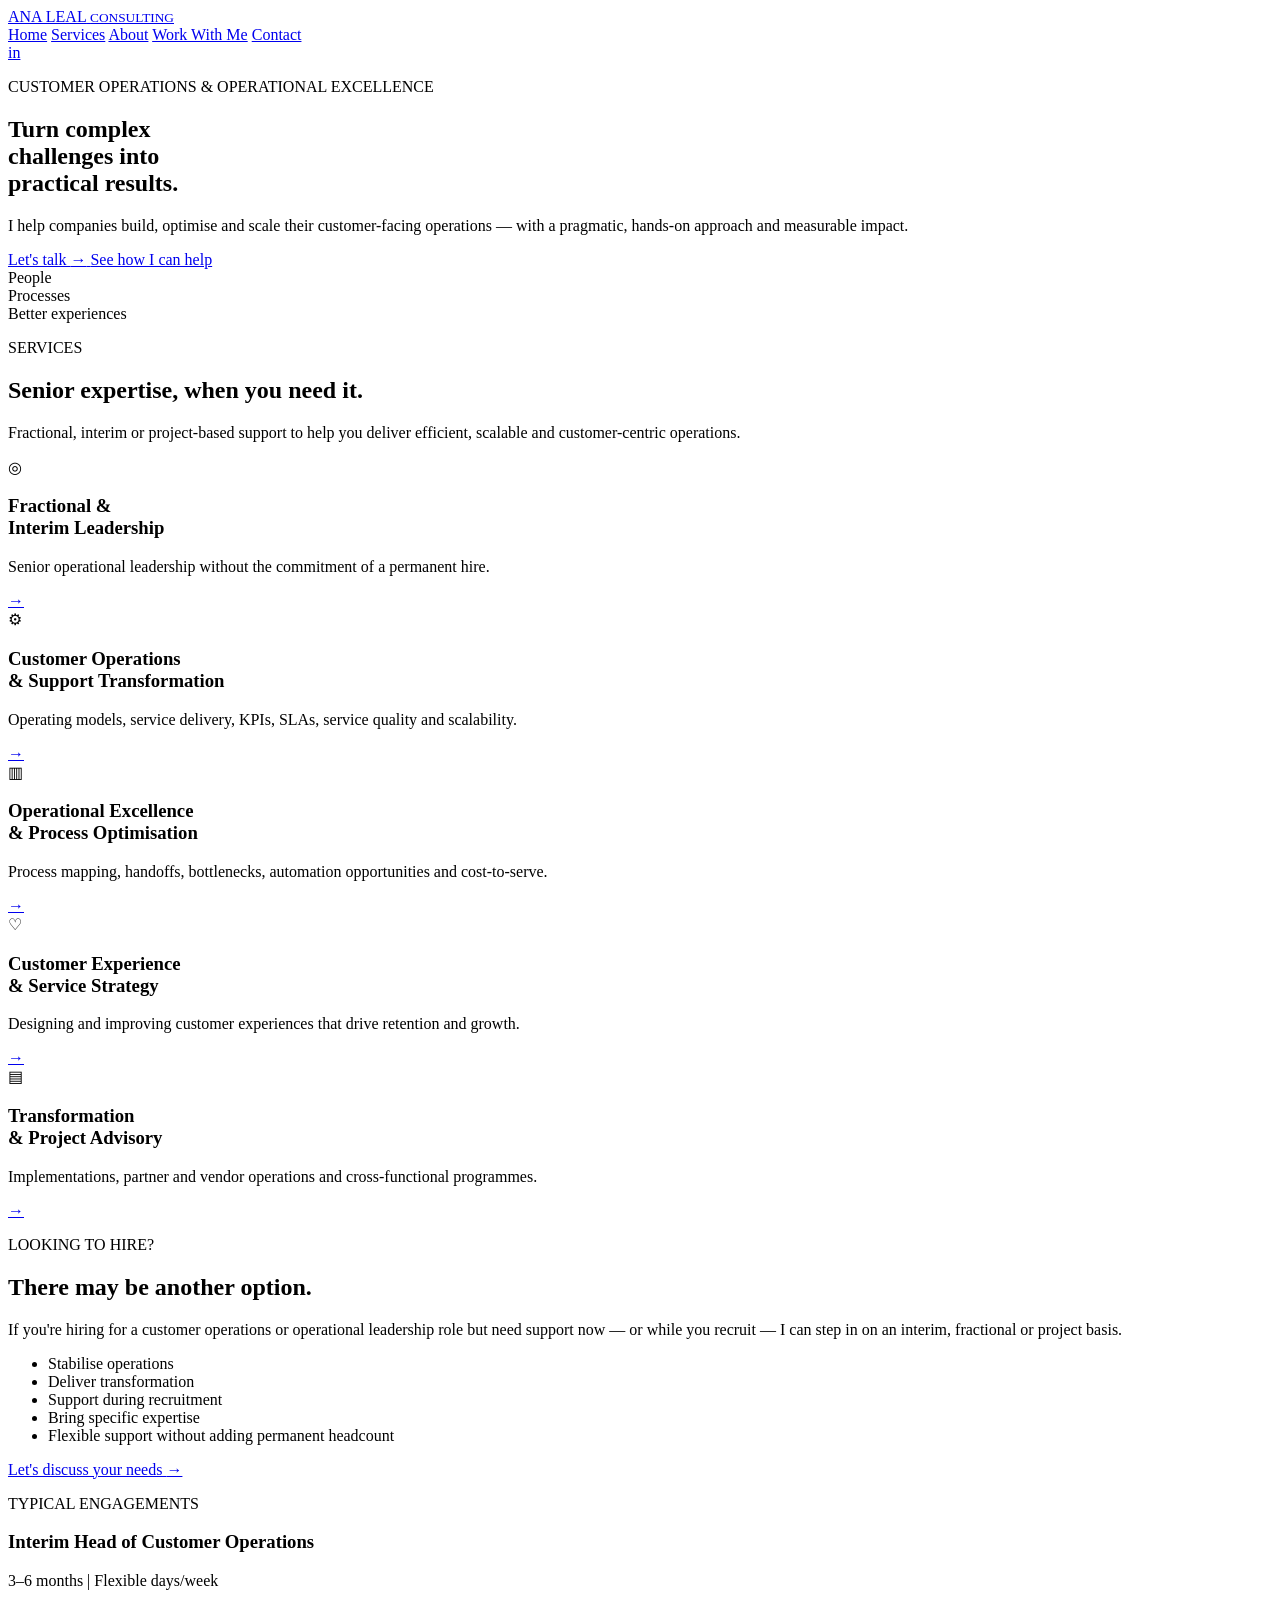
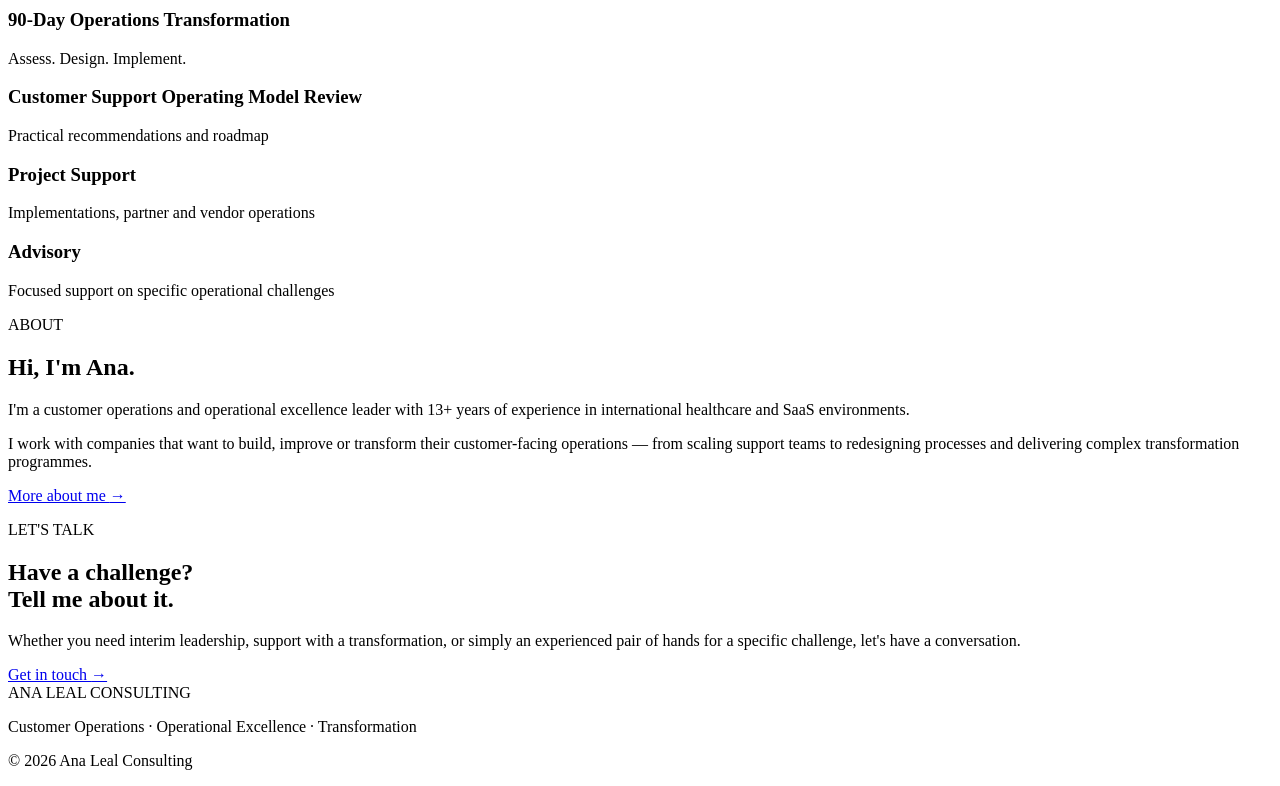
==== index.html @ 24831ec4 "Add initial HTML structure for consulting website This file contains the complete HTML structure for" ====
<!DOCTYPE html>
<html lang="en">

<head>
  <meta charset="UTF-8">
  <meta name="viewport" content="width=device-width, initial-scale=1.0">

  <title>Ana Leal Consulting | Customer Operations & Operational Excellence</title>

  <meta name="description"
        content="Fractional, interim and project-based support in Customer Operations, Operational Excellence and business transformation.">

  <link rel="preconnect" href="https://fonts.googleapis.com">
  <link rel="preconnect" href="https://fonts.gstatic.com" crossorigin>

  <link href="https://fonts.googleapis.com/css2?family=DM+Sans:wght@300;400;500;600&family=Playfair+Display:wght@400;500;600&display=swap"
        rel="stylesheet">

  <link rel="stylesheet" href="style.css">
</head>

<body>

<header class="header">

  <a href="#home" class="logo">
    <span>ANA LEAL</span>
    <small>CONSULTING</small>
  </a>

  <nav class="nav">
    <a href="#home">Home</a>
    <a href="#services">Services</a>
    <a href="#about">About</a>
    <a href="#work">Work With Me</a>
    <a href="#contact">Contact</a>
  </nav>

  <a class="linkedin"
     href="#"
     aria-label="LinkedIn">
    in
  </a>

</header>


<main>

<!-- HERO -->

<section class="hero" id="home">

  <div class="hero-content">

    <p class="eyebrow">
      CUSTOMER OPERATIONS & OPERATIONAL EXCELLENCE
    </p>

    <h1>
      Turn complex<br>
      challenges into<br>
      <span>practical results.</span>
    </h1>

    <p class="hero-description">
      I help companies build, optimise and scale their
      customer-facing operations — with a pragmatic,
      hands-on approach and measurable impact.
    </p>

    <div class="hero-buttons">

      <a href="#contact" class="button button-primary">
        Let's talk <span>→</span>
      </a>

      <a href="#services" class="button button-secondary">
        See how I can help
      </a>

    </div>

  </div>

  <div class="hero-visual">

    <div class="hero-note">
      People<br>
      Processes<br>
      Better experiences
    </div>

  </div>

</section>


<!-- SERVICES -->

<section class="services" id="services">

  <div class="section-intro">

    <p class="eyebrow">SERVICES</p>

    <h2>
      Senior expertise, when you need it.
    </h2>

    <p>
      Fractional, interim or project-based support to help you deliver
      efficient, scalable and customer-centric operations.
    </p>

  </div>


  <div class="service-grid">


    <article class="service-card">

      <div class="service-icon">◎</div>

      <h3>
        Fractional &<br>
        Interim Leadership
      </h3>

      <p>
        Senior operational leadership without the commitment
        of a permanent hire.
      </p>

      <a href="#work">→</a>

    </article>


    <article class="service-card">

      <div class="service-icon">⚙</div>

      <h3>
        Customer Operations<br>
        & Support Transformation
      </h3>

      <p>
        Operating models, service delivery, KPIs, SLAs,
        service quality and scalability.
      </p>

      <a href="#work">→</a>

    </article>


    <article class="service-card">

      <div class="service-icon">▥</div>

      <h3>
        Operational Excellence<br>
        & Process Optimisation
      </h3>

      <p>
        Process mapping, handoffs, bottlenecks,
        automation opportunities and cost-to-serve.
      </p>

      <a href="#work">→</a>

    </article>


    <article class="service-card">

      <div class="service-icon">♡</div>

      <h3>
        Customer Experience<br>
        & Service Strategy
      </h3>

      <p>
        Designing and improving customer experiences
        that drive retention and growth.
      </p>

      <a href="#work">→</a>

    </article>


    <article class="service-card">

      <div class="service-icon">▤</div>

      <h3>
        Transformation<br>
        & Project Advisory
      </h3>

      <p>
        Implementations, partner and vendor operations
        and cross-functional programmes.
      </p>

      <a href="#work">→</a>

    </article>

  </div>

</section>


<!-- WORK WITH ME -->

<section class="work" id="work">

  <div class="work-main">

    <p class="eyebrow">LOOKING TO HIRE?</p>

    <h2>
      There may be another option.
    </h2>

    <p class="work-intro">
      If you're hiring for a customer operations or operational
      leadership role but need support now — or while you recruit —
      I can step in on an interim, fractional or project basis.
    </p>

    <ul>
      <li>Stabilise operations</li>
      <li>Deliver transformation</li>
      <li>Support during recruitment</li>
      <li>Bring specific expertise</li>
      <li>Flexible support without adding permanent headcount</li>
    </ul>

    <a href="#contact" class="button button-primary">
      Let's discuss your needs <span>→</span>
    </a>

  </div>


  <div class="engagements">

    <p class="eyebrow light">
      TYPICAL ENGAGEMENTS
    </p>

    <div class="engagement">
      <h3>Interim Head of Customer Operations</h3>
      <p>3–6 months | Flexible days/week</p>
    </div>

    <div class="engagement">
      <h3>90-Day Operations Transformation</h3>
      <p>Assess. Design. Implement.</p>
    </div>

    <div class="engagement">
      <h3>Customer Support Operating Model Review</h3>
      <p>Practical recommendations and roadmap</p>
    </div>

    <div class="engagement">
      <h3>Project Support</h3>
      <p>Implementations, partner and vendor operations</p>
    </div>

    <div class="engagement">
      <h3>Advisory</h3>
      <p>Focused support on specific operational challenges</p>
    </div>

  </div>

</section>


<!-- ABOUT -->

<section class="about" id="about">

  <div class="about-photo">
    <!-- Your photo will go here later -->
  </div>

  <div class="about-content">

    <p class="eyebrow">ABOUT</p>

    <h2>Hi, I'm Ana.</h2>

    <p>
      I'm a customer operations and operational excellence leader
      with 13+ years of experience in international healthcare and
      SaaS environments.
    </p>

    <p>
      I work with companies that want to build, improve or transform
      their customer-facing operations — from scaling support teams
      to redesigning processes and delivering complex transformation
      programmes.
    </p>

    <a href="#contact" class="button button-secondary">
      More about me <span>→</span>
    </a>

  </div>

</section>


<!-- CONTACT -->

<section class="contact" id="contact">

  <p class="eyebrow">LET'S TALK</p>

  <h2>
    Have a challenge?<br>
    Tell me about it.
  </h2>

  <p>
    Whether you need interim leadership, support with a transformation,
    or simply an experienced pair of hands for a specific challenge,
    let's have a conversation.
  </p>

  <a href="mailto:YOUR-EMAIL-HERE"
     class="button button-primary">
    Get in touch <span>→</span>
  </a>

</section>

</main>


<footer>

  <div class="footer-logo">
    ANA LEAL <span>CONSULTING</span>
  </div>

  <p>
    Customer Operations · Operational Excellence · Transformation
  </p>

  <p class="copyright">
    © 2026 Ana Leal Consulting
  </p>

</footer>

</body>
</html>
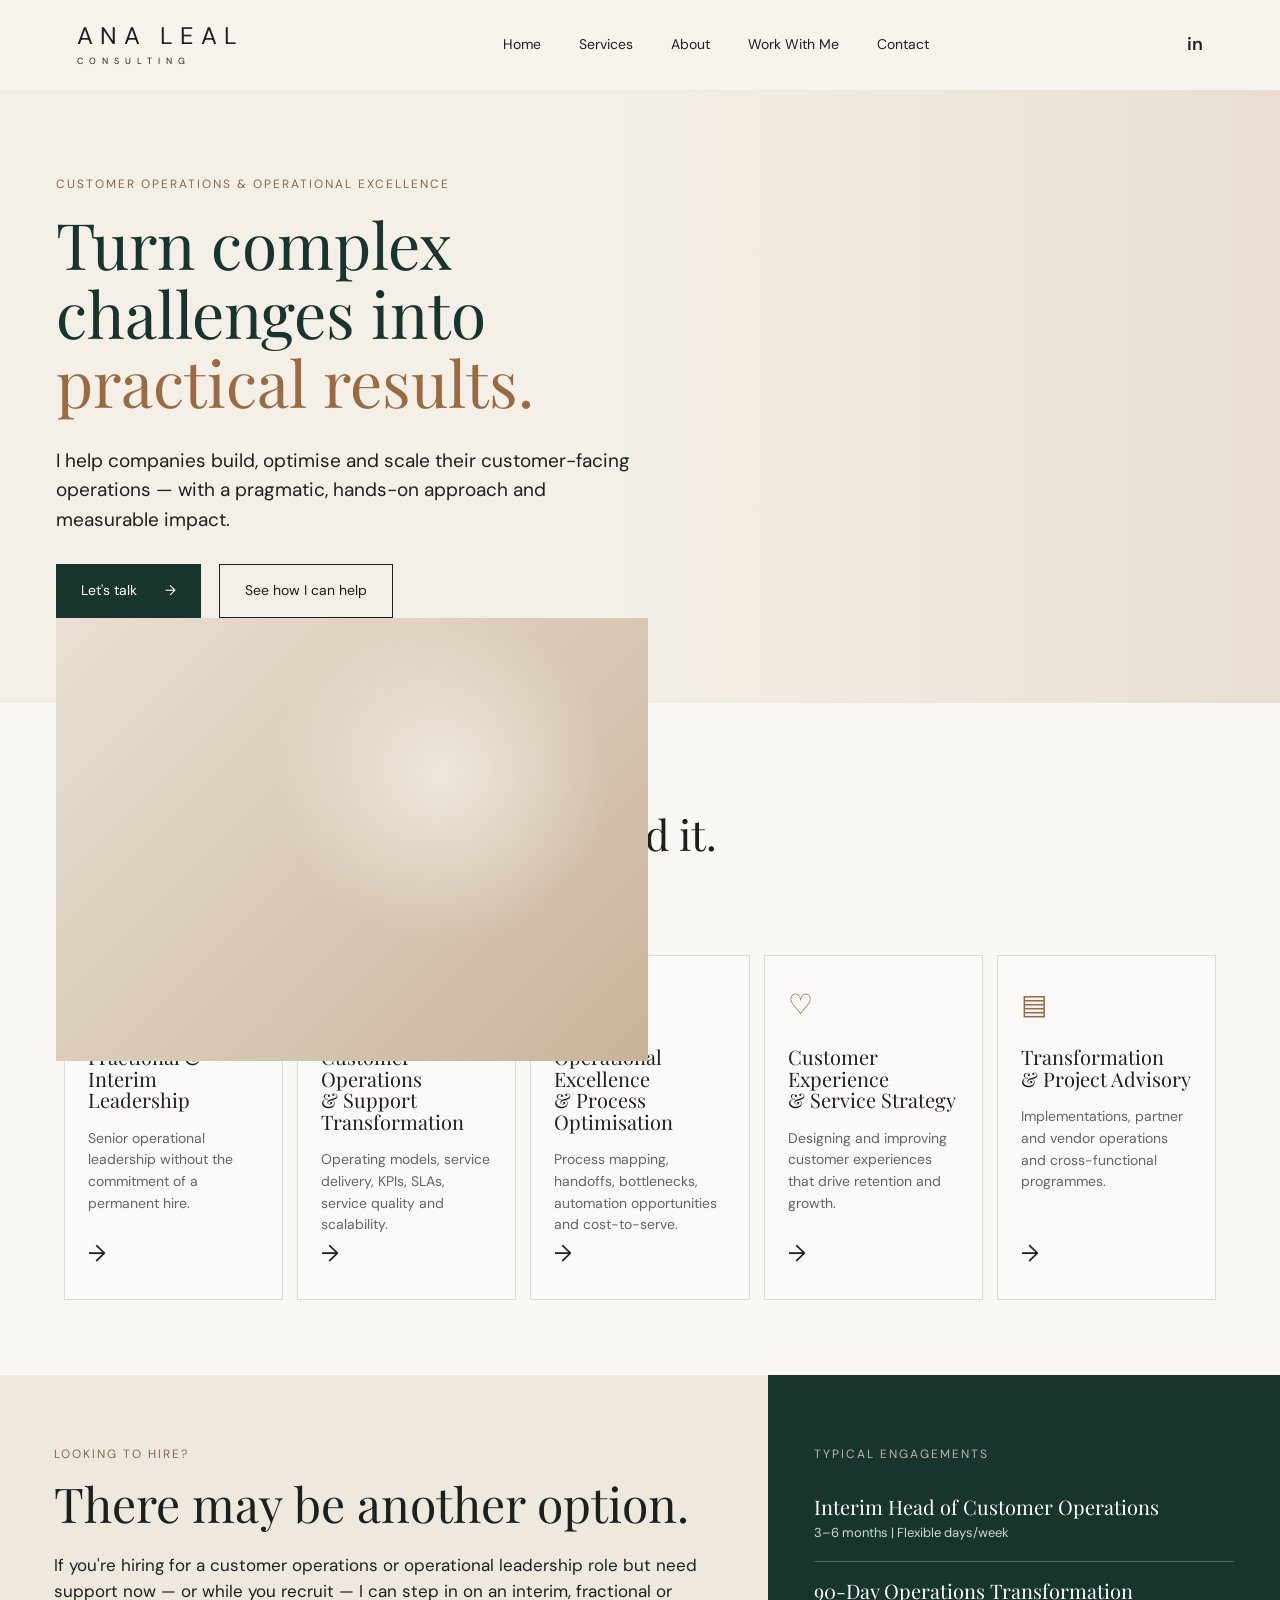
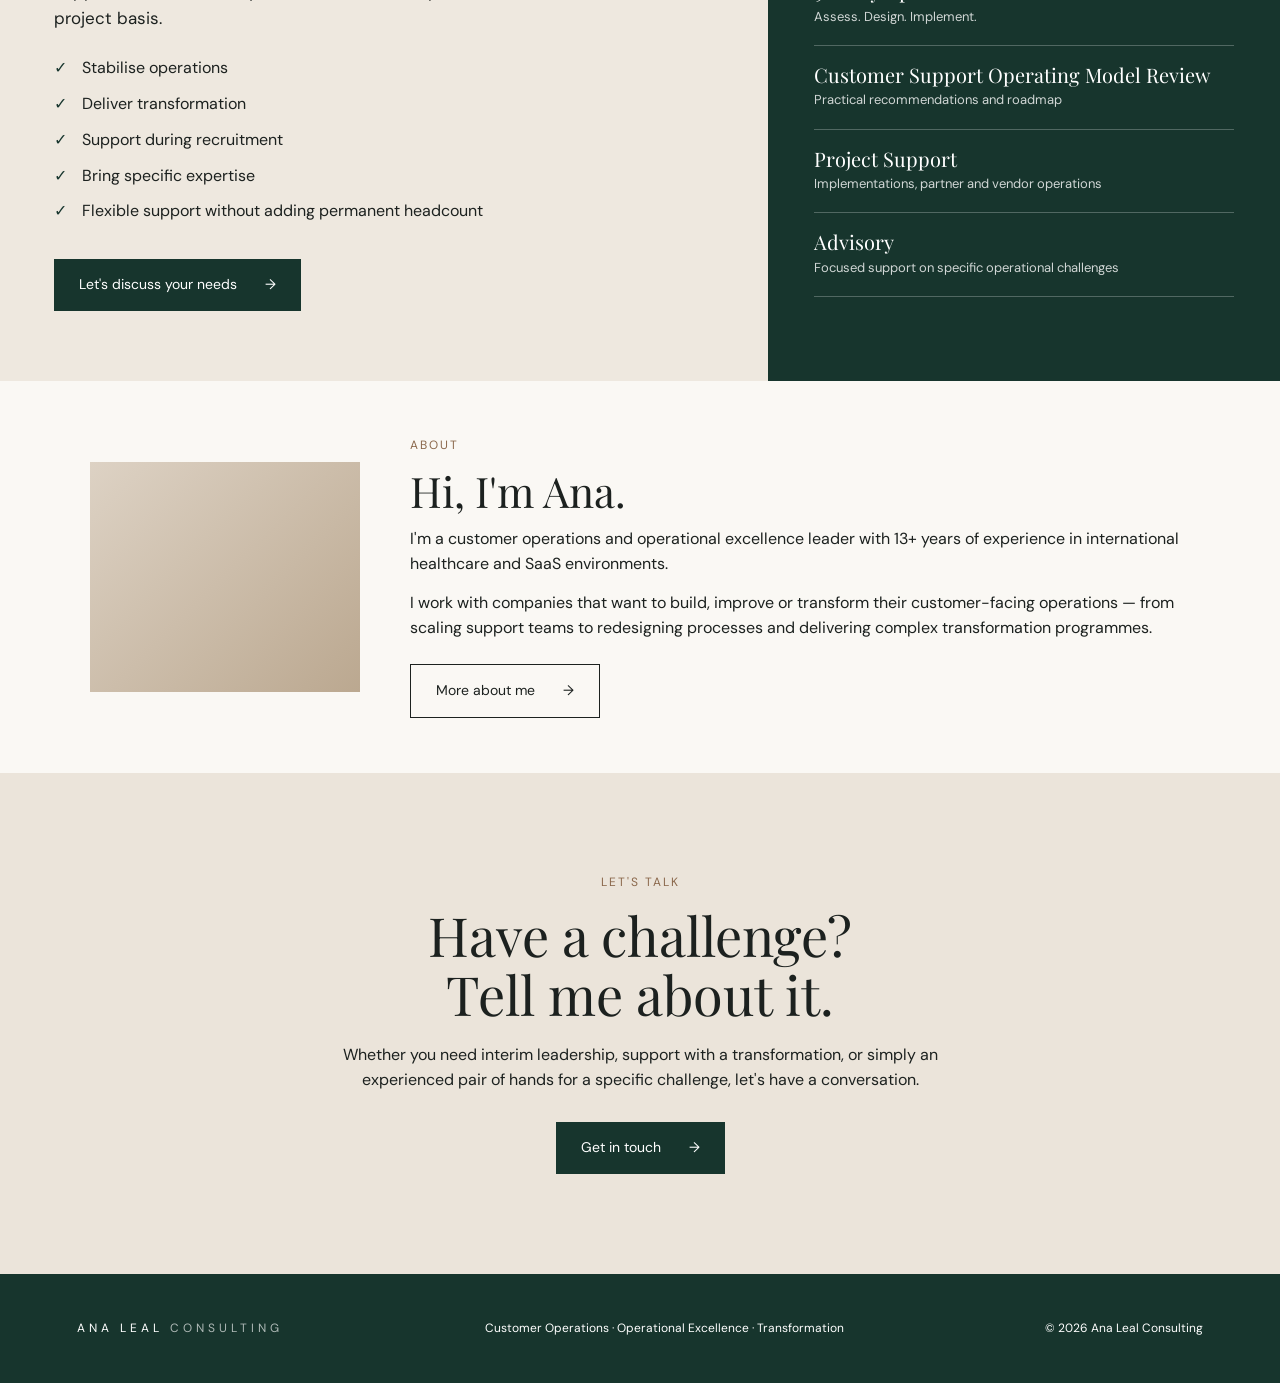
==== commit 89785d42: "Remove hero-visual section from index.html Removed the hero-visual section and its contents." ====
--- a/index.html
+++ b/index.html
@@ -81,17 +81,7 @@
 
     </div>
 
-  </div>
-
-  <div class="hero-visual">
-
-    <div class="hero-note">
-      People<br>
-      Processes<br>
-      Better experiences
-    </div>
-
-  </div>
+<div class="hero-visual"></div>
 
 </section>
 
--- a/style.css
+++ b/style.css
@@ -0,0 +1,493 @@
+/* ------------------------------
+   BASE
+------------------------------ */
+
+:root {
+  --green: #17352d;
+  --green-light: #274a3f;
+  --cream: #f7f4ee;
+  --warm: #ebe4da;
+  --brown: #9a6b42;
+  --text: #1c211f;
+  --muted: #66645f;
+  --white: #ffffff;
+  --border: #ded9d1;
+}
+
+* {
+  margin: 0;
+  padding: 0;
+  box-sizing: border-box;
+}
+
+html {
+  scroll-behavior: smooth;
+}
+
+body {
+  font-family: "DM Sans", sans-serif;
+  color: var(--text);
+  background: var(--cream);
+  line-height: 1.55;
+}
+
+h1,
+h2,
+h3 {
+  font-family: "Playfair Display", serif;
+  font-weight: 400;
+  line-height: 1.08;
+}
+
+a {
+  color: inherit;
+  text-decoration: none;
+}
+
+
+/* ------------------------------
+   HEADER
+------------------------------ */
+
+.header {
+  height: 90px;
+  padding: 0 6%;
+  display: flex;
+  align-items: center;
+  justify-content: space-between;
+  background: rgba(247, 244, 238, 0.97);
+}
+
+.logo {
+  display: flex;
+  flex-direction: column;
+  letter-spacing: 7px;
+  font-size: 24px;
+  line-height: 1.1;
+}
+
+.logo small {
+  font-size: 9px;
+  letter-spacing: 6px;
+  margin-top: 7px;
+}
+
+.nav {
+  display: flex;
+  gap: 38px;
+  font-size: 14px;
+}
+
+.nav a {
+  transition: opacity .2s ease;
+}
+
+.nav a:hover {
+  opacity: .55;
+}
+
+.linkedin {
+  font-weight: 600;
+  font-size: 18px;
+}
+
+
+/* ------------------------------
+   COMMON
+------------------------------ */
+
+.eyebrow {
+  font-size: 12px;
+  letter-spacing: 2px;
+  color: #8a674b;
+  margin-bottom: 15px;
+}
+
+.button {
+  display: inline-flex;
+  align-items: center;
+  gap: 28px;
+  padding: 15px 25px;
+  font-size: 14px;
+  transition: all .2s ease;
+}
+
+.button-primary {
+  background: var(--green);
+  color: white;
+}
+
+.button-primary:hover {
+  background: var(--green-light);
+}
+
+.button-secondary {
+  border: 1px solid var(--text);
+}
+
+.button-secondary:hover {
+  background: var(--text);
+  color: white;
+}
+
+
+/* ------------------------------
+   HERO
+------------------------------ */
+
+.hero {
+  min-height: 600px;
+  display: grid;
+  grid-template-columns: 55% 45%;
+  background:
+    linear-gradient(
+      90deg,
+      #f4efe7 0%,
+      #f4efe7 48%,
+      #e8dfd2 100%
+    );
+}
+
+.hero-content {
+  padding: 85px 8%;
+}
+
+.hero h1 {
+  font-size: clamp(54px, 5vw, 82px);
+  color: var(--green);
+  max-width: 800px;
+}
+
+.hero h1 span {
+  color: var(--brown);
+}
+
+.hero-description {
+  max-width: 590px;
+  font-size: 19px;
+  margin: 30px 0;
+}
+
+.hero-buttons {
+  display: flex;
+  gap: 18px;
+}
+
+.hero-visual {
+  position: relative;
+  min-height: 100%;
+  background:
+    radial-gradient(circle at 65% 35%, #eee7dc 0, transparent 35%),
+    linear-gradient(135deg, #e9e0d3, #c9b49a);
+}
+
+.hero-note {
+  position: absolute;
+  top: 100px;
+  left: 80px;
+  font-family: "Playfair Display", serif;
+  font-style: italic;
+  font-size: 27px;
+  line-height: 1.5;
+  transform: rotate(-4deg);
+  color: var(--green);
+}
+
+
+/* ------------------------------
+   SERVICES
+------------------------------ */
+
+.services {
+  padding: 75px 5%;
+  background: #faf8f4;
+}
+
+.section-intro {
+  margin-bottom: 35px;
+}
+
+.section-intro h2 {
+  font-size: 42px;
+  margin-bottom: 10px;
+}
+
+.section-intro > p:last-child {
+  max-width: 650px;
+  font-size: 17px;
+}
+
+.service-grid {
+  display: grid;
+  grid-template-columns: repeat(5, 1fr);
+  gap: 14px;
+}
+
+.service-card {
+  min-height: 285px;
+  border: 1px solid var(--border);
+  padding: 27px 23px;
+  display: flex;
+  flex-direction: column;
+  background: rgba(255,255,255,.3);
+  transition: transform .2s ease, background .2s ease;
+}
+
+.service-card:hover {
+  transform: translateY(-4px);
+  background: white;
+}
+
+.service-icon {
+  color: var(--brown);
+  font-size: 28px;
+  margin-bottom: 20px;
+}
+
+.service-card h3 {
+  font-size: 20px;
+  margin-bottom: 17px;
+}
+
+.service-card p {
+  font-size: 14px;
+  color: var(--muted);
+}
+
+.service-card a {
+  margin-top: auto;
+  font-size: 23px;
+}
+
+
+/* ------------------------------
+   WORK WITH ME
+------------------------------ */
+
+.work {
+  display: grid;
+  grid-template-columns: 60% 40%;
+}
+
+.work-main {
+  padding: 70px 7%;
+  background: #eee8df;
+}
+
+.work-main h2 {
+  font-size: 48px;
+  margin-bottom: 22px;
+}
+
+.work-intro {
+  font-size: 17px;
+  max-width: 680px;
+  margin-bottom: 25px;
+}
+
+.work ul {
+  list-style: none;
+  margin: 25px 0 35px;
+}
+
+.work li {
+  margin: 11px 0;
+}
+
+.work li::before {
+  content: "✓";
+  margin-right: 15px;
+  color: var(--green);
+}
+
+.engagements {
+  padding: 70px 9%;
+  background: var(--green);
+  color: white;
+}
+
+.light {
+  color: #bfb8aa;
+}
+
+.engagement {
+  padding: 18px 0;
+  border-bottom: 1px solid rgba(255,255,255,.25);
+}
+
+.engagement h3 {
+  font-size: 20px;
+  margin-bottom: 5px;
+}
+
+.engagement p {
+  font-size: 13px;
+  opacity: .8;
+}
+
+
+/* ------------------------------
+   ABOUT
+------------------------------ */
+
+.about {
+  display: grid;
+  grid-template-columns: 270px 1fr;
+  gap: 50px;
+  padding: 55px 7%;
+  background: #faf8f4;
+  align-items: center;
+}
+
+.about-photo {
+  height: 230px;
+  background:
+    linear-gradient(135deg, #ddd2c4, #bba890);
+}
+
+.about-content {
+  max-width: 800px;
+}
+
+.about-content h2 {
+  font-size: 42px;
+  margin-bottom: 12px;
+}
+
+.about-content p {
+  margin-bottom: 15px;
+}
+
+.about-content .button {
+  margin-top: 8px;
+}
+
+
+/* ------------------------------
+   CONTACT
+------------------------------ */
+
+.contact {
+  text-align: center;
+  padding: 100px 20px;
+  background: var(--warm);
+}
+
+.contact h2 {
+  font-size: 54px;
+  margin-bottom: 20px;
+}
+
+.contact > p:not(.eyebrow) {
+  max-width: 650px;
+  margin: 0 auto 30px;
+}
+
+
+/* ------------------------------
+   FOOTER
+------------------------------ */
+
+footer {
+  padding: 45px 6%;
+  background: var(--green);
+  color: white;
+  display: flex;
+  justify-content: space-between;
+  align-items: center;
+  font-size: 12px;
+}
+
+.footer-logo {
+  letter-spacing: 4px;
+}
+
+.footer-logo span {
+  opacity: .65;
+}
+
+
+/* ------------------------------
+   MOBILE
+------------------------------ */
+
+@media (max-width: 900px) {
+
+  .nav {
+    display: none;
+  }
+
+  .hero {
+    grid-template-columns: 1fr;
+  }
+
+  .hero-content {
+    padding: 60px 7%;
+  }
+
+  .hero h1 {
+    font-size: 52px;
+  }
+
+  .hero-visual {
+    min-height: 260px;
+  }
+
+  .service-grid {
+    grid-template-columns: 1fr 1fr;
+  }
+
+  .work {
+    grid-template-columns: 1fr;
+  }
+
+  .about {
+    grid-template-columns: 1fr;
+  }
+
+  .about-photo {
+    width: 220px;
+  }
+
+  footer {
+    flex-direction: column;
+    gap: 15px;
+    text-align: center;
+  }
+
+}
+
+
+@media (max-width: 600px) {
+
+  .header {
+    height: 75px;
+  }
+
+  .logo {
+    font-size: 18px;
+  }
+
+  .hero h1 {
+    font-size: 43px;
+  }
+
+  .hero-description {
+    font-size: 16px;
+  }
+
+  .hero-buttons {
+    flex-direction: column;
+    align-items: flex-start;
+  }
+
+  .service-grid {
+    grid-template-columns: 1fr;
+  }
+
+  .work-main h2,
+  .contact h2 {
+    font-size: 39px;
+  }
+
+}
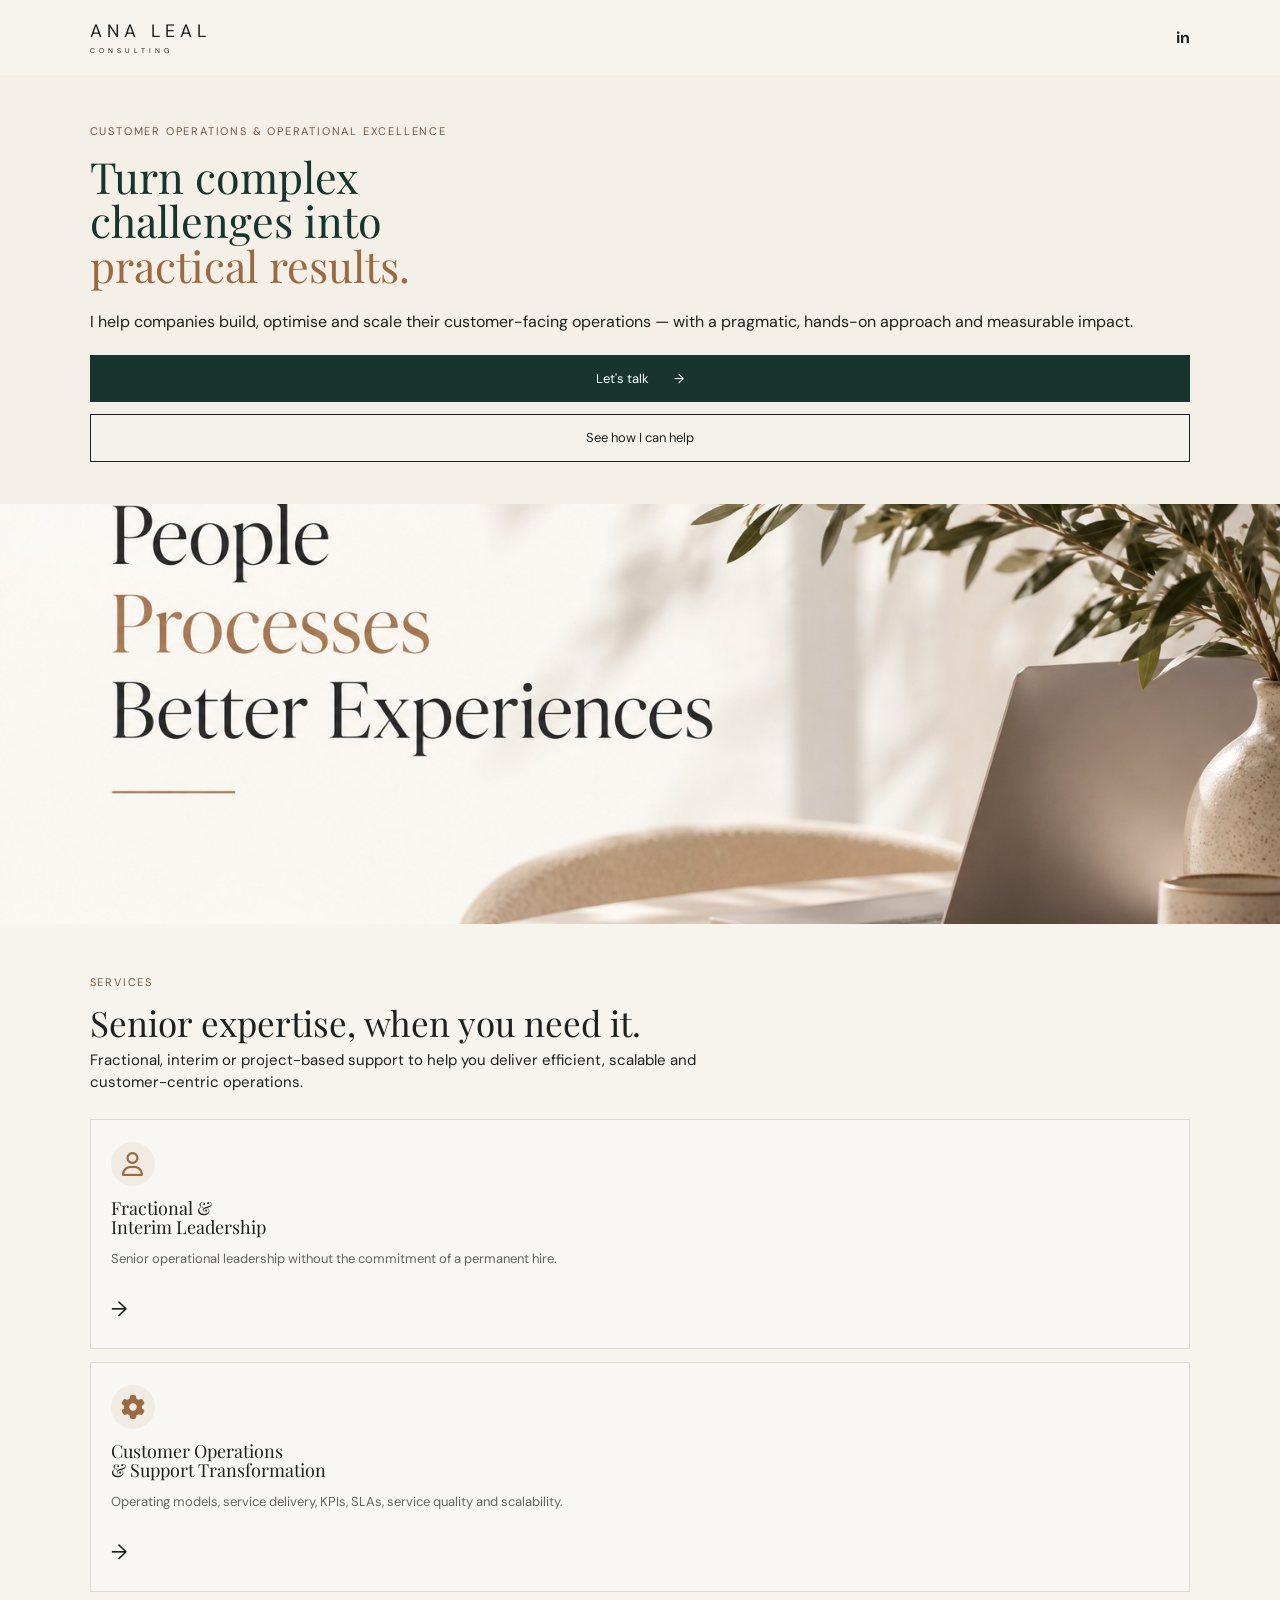
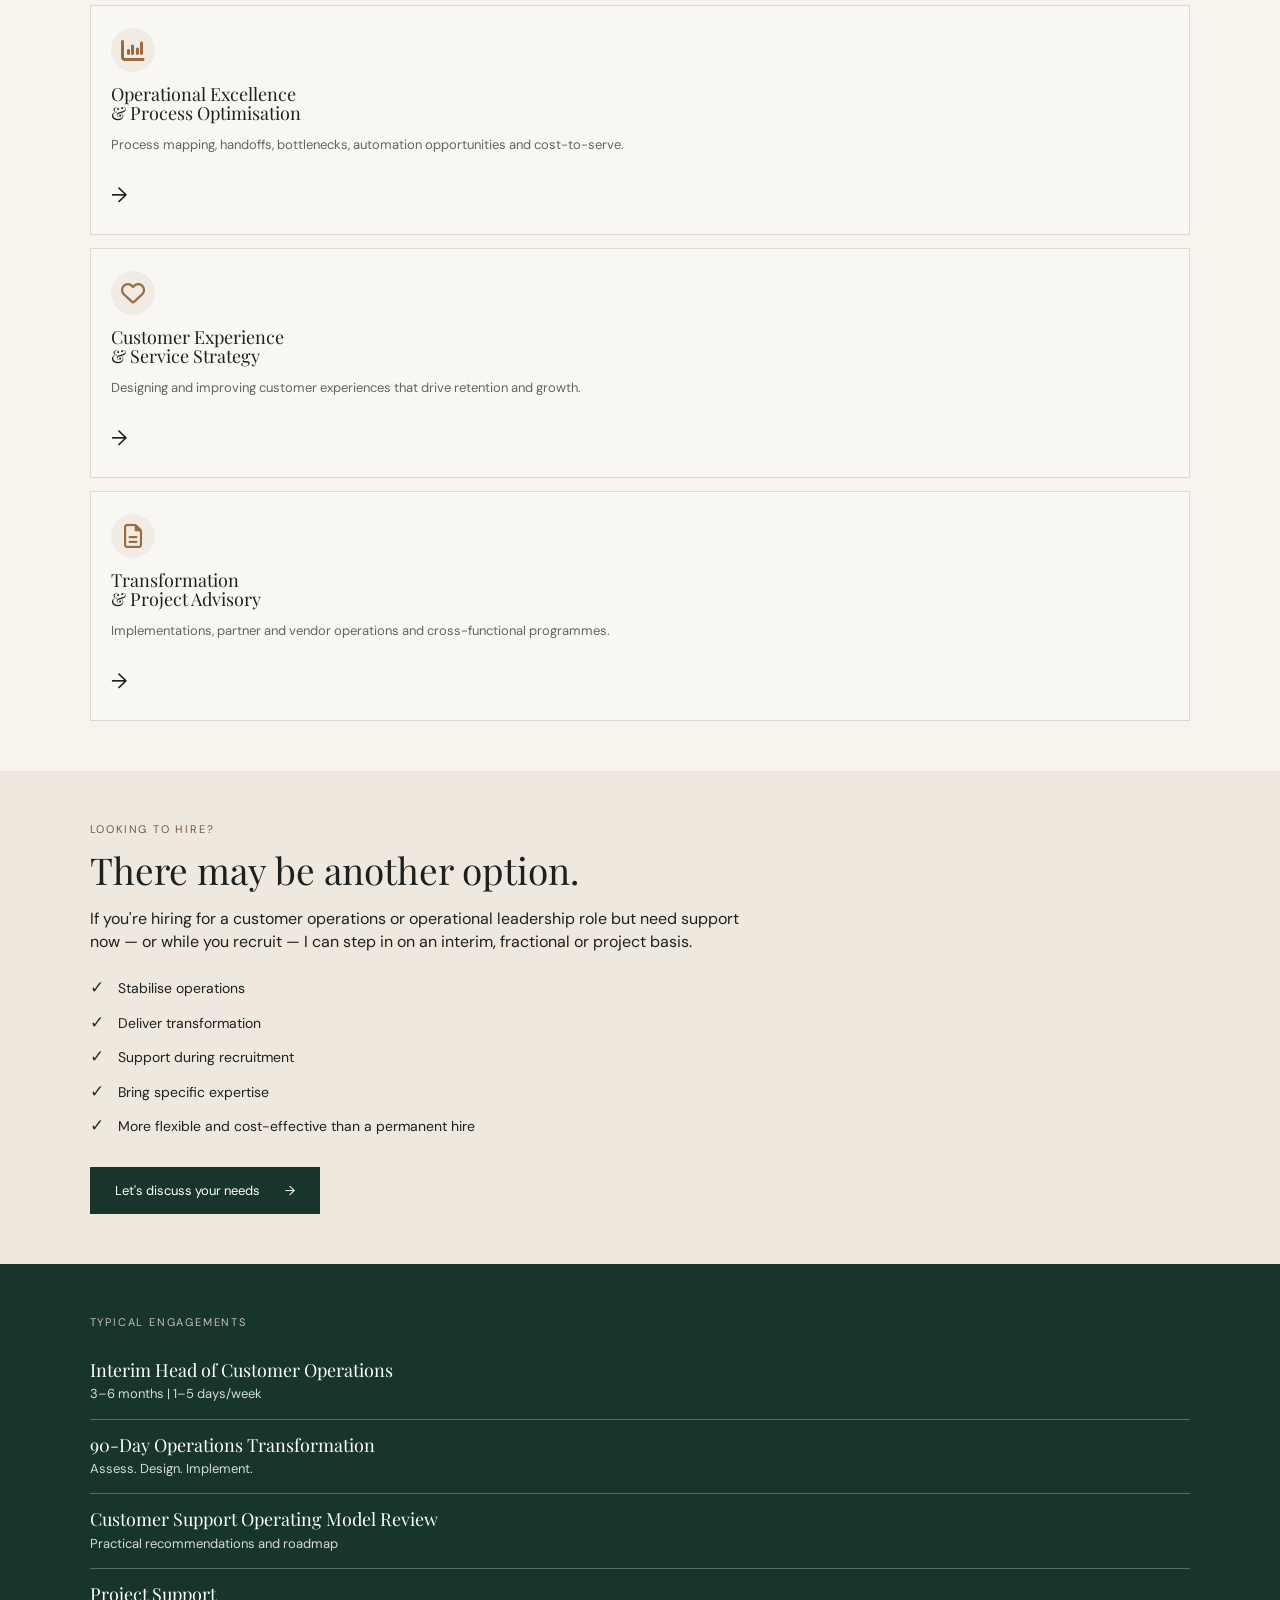
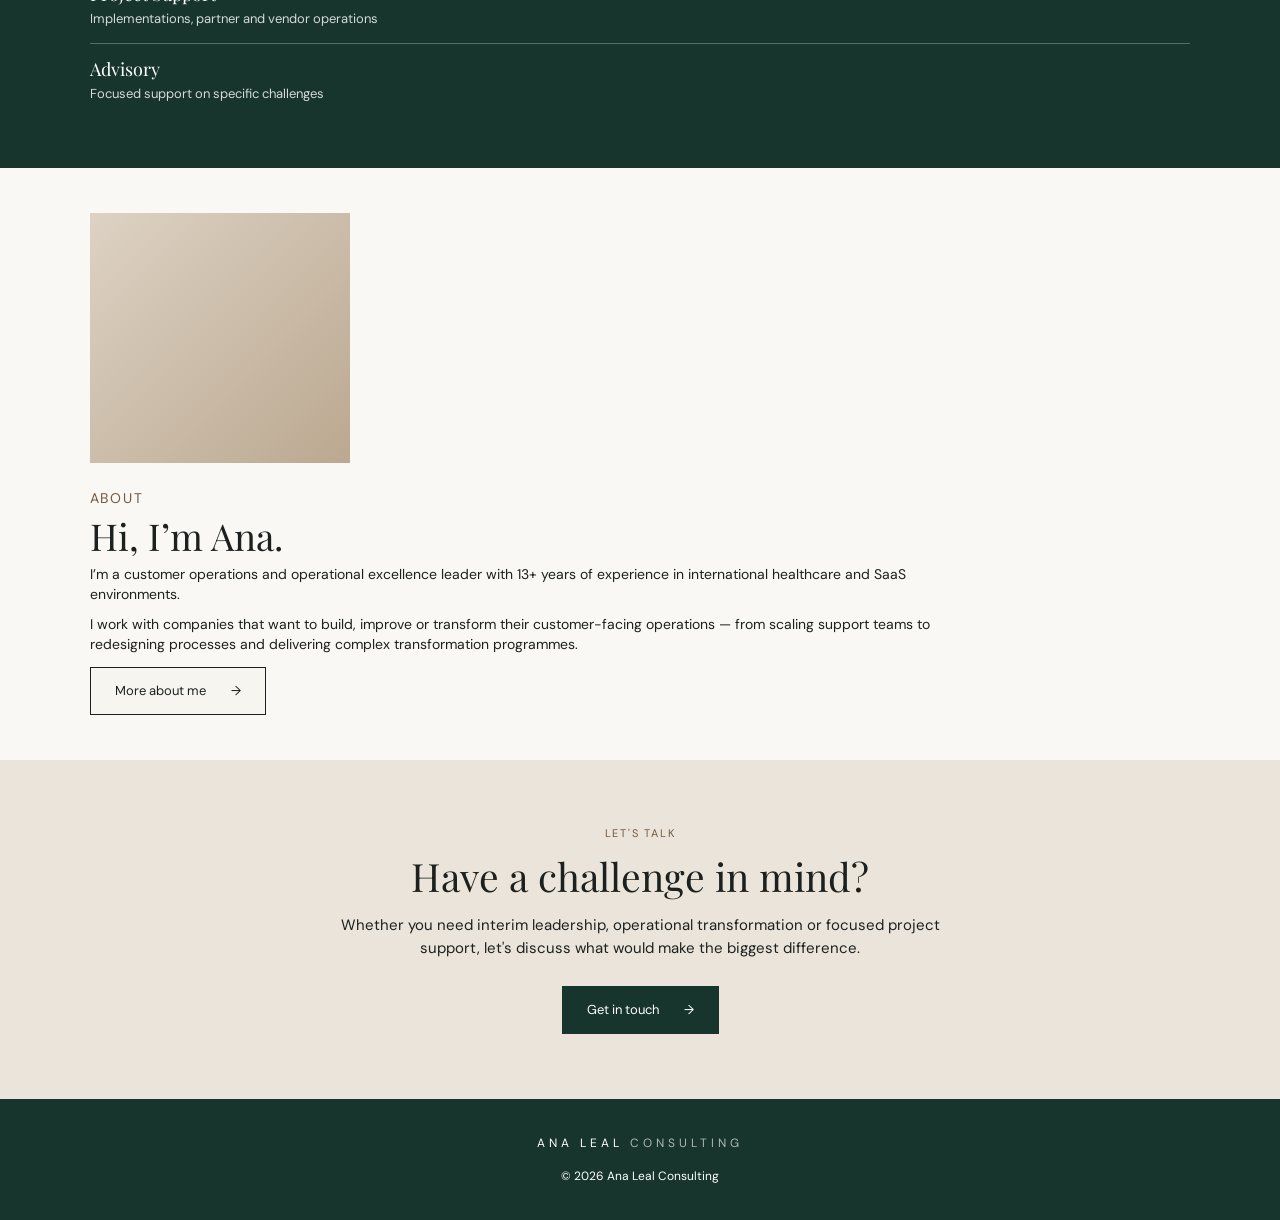
==== commit ae48622e: "Refactor index.html for SEO and layout improvements Updated the HTML structure, including changes to" ====
--- a/index.html
+++ b/index.html
@@ -1,360 +1,489 @@
 <!DOCTYPE html>
 <html lang="en">
-
 <head>
   <meta charset="UTF-8">
-  <meta name="viewport" content="width=device-width, initial-scale=1.0">
-
-  <title>Ana Leal Consulting | Customer Operations & Operational Excellence</title>
-
-  <meta name="description"
-        content="Fractional, interim and project-based support in Customer Operations, Operational Excellence and business transformation.">
-
+
+  <meta
+    name="viewport"
+    content="width=device-width, initial-scale=1.0"
+  >
+
+  <title>Ana Leal Consulting</title>
+
+  <meta
+    name="description"
+    content="Customer Operations, Operational Excellence and Transformation consulting."
+  >
+
+  <!-- Fonts -->
   <link rel="preconnect" href="https://fonts.googleapis.com">
   <link rel="preconnect" href="https://fonts.gstatic.com" crossorigin>
 
-  <link href="https://fonts.googleapis.com/css2?family=DM+Sans:wght@300;400;500;600&family=Playfair+Display:wght@400;500;600&display=swap"
-        rel="stylesheet">
+  <link
+    href="https://fonts.googleapis.com/css2?family=DM+Sans:wght@400;500;600&family=Playfair+Display:wght@400;500&display=swap"
+    rel="stylesheet"
+  >
+
+  <!-- Icons -->
+  <link
+    rel="stylesheet"
+    href="https://cdnjs.cloudflare.com/ajax/libs/font-awesome/6.5.2/css/all.min.css"
+  >
 
   <link rel="stylesheet" href="style.css">
 </head>
 
 <body>
 
-<header class="header">
-
-  <a href="#home" class="logo">
-    <span>ANA LEAL</span>
-    <small>CONSULTING</small>
-  </a>
-
-  <nav class="nav">
-    <a href="#home">Home</a>
-    <a href="#services">Services</a>
-    <a href="#about">About</a>
-    <a href="#work">Work With Me</a>
-    <a href="#contact">Contact</a>
-  </nav>
-
-  <a class="linkedin"
-     href="#"
-     aria-label="LinkedIn">
-    in
-  </a>
-
-</header>
-
-
-<main>
-
-<!-- HERO -->
-
-<section class="hero" id="home">
-
-  <div class="hero-content">
-
-    <p class="eyebrow">
-      CUSTOMER OPERATIONS & OPERATIONAL EXCELLENCE
-    </p>
-
-    <h1>
-      Turn complex<br>
-      challenges into<br>
-      <span>practical results.</span>
-    </h1>
-
-    <p class="hero-description">
-      I help companies build, optimise and scale their
-      customer-facing operations — with a pragmatic,
-      hands-on approach and measurable impact.
-    </p>
-
-    <div class="hero-buttons">
-
-      <a href="#contact" class="button button-primary">
-        Let's talk <span>→</span>
+  <!-- =========================================
+       HEADER
+  ========================================== -->
+
+  <header class="header">
+
+    <a href="#home" class="logo">
+      <span>ANA LEAL</span>
+      <small>CONSULTING</small>
+    </a>
+
+    <nav class="nav">
+      <a href="#home">Home</a>
+      <a href="#services">Services</a>
+      <a href="#about">About</a>
+      <a href="#work">Work With Me</a>
+      <a href="#contact">Contact</a>
+    </nav>
+
+    <a
+      href="#"
+      class="linkedin"
+      aria-label="LinkedIn"
+    >
+      in
+    </a>
+
+  </header>
+
+
+  <!-- =========================================
+       HERO
+  ========================================== -->
+
+  <main>
+
+    <section class="hero" id="home">
+
+      <div class="hero-content">
+
+        <p class="eyebrow">
+          CUSTOMER OPERATIONS &amp; OPERATIONAL EXCELLENCE
+        </p>
+
+        <h1>
+          Turn complex<br>
+          challenges into<br>
+          <span>practical results.</span>
+        </h1>
+
+        <p class="hero-description">
+          I help companies build, optimise and scale their
+          customer-facing operations — with a pragmatic,
+          hands-on approach and measurable impact.
+        </p>
+
+        <div class="hero-buttons">
+
+          <a
+            href="#contact"
+            class="button button-primary"
+          >
+            Let's talk
+            <span>→</span>
+          </a>
+
+          <a
+            href="#services"
+            class="button button-secondary"
+          >
+            See how I can help
+          </a>
+
+        </div>
+
+      </div>
+
+
+      <div
+        class="hero-visual"
+        role="img"
+        aria-label="Warm professional workspace"
+      ></div>
+
+    </section>
+
+
+    <!-- =========================================
+         SERVICES
+    ========================================== -->
+
+    <section class="services" id="services">
+
+      <div class="section-intro">
+
+        <p class="eyebrow">
+          SERVICES
+        </p>
+
+        <h2>
+          Senior expertise, when you need it.
+        </h2>
+
+        <p>
+          Fractional, interim or project-based support to help
+          you deliver efficient, scalable and customer-centric
+          operations.
+        </p>
+
+      </div>
+
+
+      <div class="service-grid">
+
+        <!-- SERVICE 1 -->
+
+        <article class="service-card">
+
+          <div class="service-icon">
+            <i class="fa-regular fa-user"></i>
+          </div>
+
+          <h3>
+            Fractional &amp;<br>
+            Interim Leadership
+          </h3>
+
+          <p>
+            Senior operational leadership without the
+            commitment of a permanent hire.
+          </p>
+
+          <a href="#contact" aria-label="Discuss fractional leadership">
+            →
+          </a>
+
+        </article>
+
+
+        <!-- SERVICE 2 -->
+
+        <article class="service-card">
+
+          <div class="service-icon">
+            <i class="fa-solid fa-gear"></i>
+          </div>
+
+          <h3>
+            Customer Operations<br>
+            &amp; Support Transformation
+          </h3>
+
+          <p>
+            Operating models, service delivery, KPIs, SLAs,
+            service quality and scalability.
+          </p>
+
+          <a href="#contact" aria-label="Discuss customer operations">
+            →
+          </a>
+
+        </article>
+
+
+        <!-- SERVICE 3 -->
+
+        <article class="service-card">
+
+          <div class="service-icon">
+            <i class="fa-solid fa-chart-column"></i>
+          </div>
+
+          <h3>
+            Operational Excellence<br>
+            &amp; Process Optimisation
+          </h3>
+
+          <p>
+            Process mapping, handoffs, bottlenecks,
+            automation opportunities and cost-to-serve.
+          </p>
+
+          <a href="#contact" aria-label="Discuss operational excellence">
+            →
+          </a>
+
+        </article>
+
+
+        <!-- SERVICE 4 -->
+
+        <article class="service-card">
+
+          <div class="service-icon">
+            <i class="fa-regular fa-heart"></i>
+          </div>
+
+          <h3>
+            Customer Experience<br>
+            &amp; Service Strategy
+          </h3>
+
+          <p>
+            Designing and improving customer experiences
+            that drive retention and growth.
+          </p>
+
+          <a href="#contact" aria-label="Discuss customer experience">
+            →
+          </a>
+
+        </article>
+
+
+        <!-- SERVICE 5 -->
+
+        <article class="service-card">
+
+          <div class="service-icon">
+            <i class="fa-regular fa-file-lines"></i>
+          </div>
+
+          <h3>
+            Transformation<br>
+            &amp; Project Advisory
+          </h3>
+
+          <p>
+            Implementations, partner and vendor operations
+            and cross-functional programmes.
+          </p>
+
+          <a href="#contact" aria-label="Discuss transformation">
+            →
+          </a>
+
+        </article>
+
+      </div>
+
+    </section>
+
+
+    <!-- =========================================
+         WORK WITH ME
+    ========================================== -->
+
+    <section class="work" id="work">
+
+      <div class="work-main">
+
+        <p class="eyebrow">
+          LOOKING TO HIRE?
+        </p>
+
+        <h2>
+          There may be another option.
+        </h2>
+
+        <p class="work-intro">
+          If you're hiring for a customer operations or operational
+          leadership role but need support now — or while you recruit —
+          I can step in on an interim, fractional or project basis.
+        </p>
+
+        <ul>
+          <li>Stabilise operations</li>
+          <li>Deliver transformation</li>
+          <li>Support during recruitment</li>
+          <li>Bring specific expertise</li>
+          <li>More flexible and cost-effective than a permanent hire</li>
+        </ul>
+
+        <a
+          href="#contact"
+          class="button button-primary"
+        >
+          Let's discuss your needs
+          <span>→</span>
+        </a>
+
+      </div>
+
+
+      <div class="engagements">
+
+        <p class="eyebrow light">
+          TYPICAL ENGAGEMENTS
+        </p>
+
+
+        <div class="engagement">
+          <h3>
+            Interim Head of Customer Operations
+          </h3>
+
+          <p>
+            3–6 months | 1–5 days/week
+          </p>
+        </div>
+
+
+        <div class="engagement">
+          <h3>
+            90-Day Operations Transformation
+          </h3>
+
+          <p>
+            Assess. Design. Implement.
+          </p>
+        </div>
+
+
+        <div class="engagement">
+          <h3>
+            Customer Support Operating Model Review
+          </h3>
+
+          <p>
+            Practical recommendations and roadmap
+          </p>
+        </div>
+
+
+        <div class="engagement">
+          <h3>
+            Project Support
+          </h3>
+
+          <p>
+            Implementations, partner and vendor operations
+          </p>
+        </div>
+
+
+        <div class="engagement">
+          <h3>
+            Advisory
+          </h3>
+
+          <p>
+            Focused support on specific challenges
+          </p>
+        </div>
+
+      </div>
+
+    </section>
+
+
+    <!-- =========================================
+         ABOUT
+    ========================================== -->
+
+    <section class="about" id="about">
+
+      <div class="about-photo">
+        <!--
+        When you have your final portrait:
+
+        <img src="ana-leal.jpg" alt="Ana Leal">
+        -->
+      </div>
+
+
+      <div class="about-content">
+
+        <p class="eyebrow">
+          ABOUT
+        </p>
+
+        <h2>
+          Hi, I’m Ana.
+        </h2>
+
+        <p>
+          I’m a customer operations and operational excellence
+          leader with 13+ years of experience in international
+          healthcare and SaaS environments.
+        </p>
+
+        <p>
+          I work with companies that want to build, improve or
+          transform their customer-facing operations — from
+          scaling support teams to redesigning processes and
+          delivering complex transformation programmes.
+        </p>
+
+        <a
+          href="#contact"
+          class="button button-secondary"
+        >
+          More about me
+          <span>→</span>
+        </a>
+
+      </div>
+
+    </section>
+
+
+    <!-- =========================================
+         CONTACT
+    ========================================== -->
+
+    <section class="contact" id="contact">
+
+      <p class="eyebrow">
+        LET'S TALK
+      </p>
+
+      <h2>
+        Have a challenge in mind?
+      </h2>
+
+      <p>
+        Whether you need interim leadership, operational
+        transformation or focused project support, let's
+        discuss what would make the biggest difference.
+      </p>
+
+      <a
+        href="mailto:YOUR-EMAIL-HERE"
+        class="button button-primary"
+      >
+        Get in touch
+        <span>→</span>
       </a>
 
-      <a href="#services" class="button button-secondary">
-        See how I can help
-      </a>
-
+    </section>
+
+  </main>
+
+
+  <!-- =========================================
+       FOOTER
+  ========================================== -->
+
+  <footer>
+
+    <div class="footer-logo">
+      ANA LEAL <span>CONSULTING</span>
     </div>
 
-<div class="hero-visual"></div>
-
-</section>
-
-
-<!-- SERVICES -->
-
-<section class="services" id="services">
-
-  <div class="section-intro">
-
-    <p class="eyebrow">SERVICES</p>
-
-    <h2>
-      Senior expertise, when you need it.
-    </h2>
-
-    <p>
-      Fractional, interim or project-based support to help you deliver
-      efficient, scalable and customer-centric operations.
-    </p>
-
-  </div>
-
-
-  <div class="service-grid">
-
-
-    <article class="service-card">
-
-      <div class="service-icon">◎</div>
-
-      <h3>
-        Fractional &<br>
-        Interim Leadership
-      </h3>
-
-      <p>
-        Senior operational leadership without the commitment
-        of a permanent hire.
-      </p>
-
-      <a href="#work">→</a>
-
-    </article>
-
-
-    <article class="service-card">
-
-      <div class="service-icon">⚙</div>
-
-      <h3>
-        Customer Operations<br>
-        & Support Transformation
-      </h3>
-
-      <p>
-        Operating models, service delivery, KPIs, SLAs,
-        service quality and scalability.
-      </p>
-
-      <a href="#work">→</a>
-
-    </article>
-
-
-    <article class="service-card">
-
-      <div class="service-icon">▥</div>
-
-      <h3>
-        Operational Excellence<br>
-        & Process Optimisation
-      </h3>
-
-      <p>
-        Process mapping, handoffs, bottlenecks,
-        automation opportunities and cost-to-serve.
-      </p>
-
-      <a href="#work">→</a>
-
-    </article>
-
-
-    <article class="service-card">
-
-      <div class="service-icon">♡</div>
-
-      <h3>
-        Customer Experience<br>
-        & Service Strategy
-      </h3>
-
-      <p>
-        Designing and improving customer experiences
-        that drive retention and growth.
-      </p>
-
-      <a href="#work">→</a>
-
-    </article>
-
-
-    <article class="service-card">
-
-      <div class="service-icon">▤</div>
-
-      <h3>
-        Transformation<br>
-        & Project Advisory
-      </h3>
-
-      <p>
-        Implementations, partner and vendor operations
-        and cross-functional programmes.
-      </p>
-
-      <a href="#work">→</a>
-
-    </article>
-
-  </div>
-
-</section>
-
-
-<!-- WORK WITH ME -->
-
-<section class="work" id="work">
-
-  <div class="work-main">
-
-    <p class="eyebrow">LOOKING TO HIRE?</p>
-
-    <h2>
-      There may be another option.
-    </h2>
-
-    <p class="work-intro">
-      If you're hiring for a customer operations or operational
-      leadership role but need support now — or while you recruit —
-      I can step in on an interim, fractional or project basis.
-    </p>
-
-    <ul>
-      <li>Stabilise operations</li>
-      <li>Deliver transformation</li>
-      <li>Support during recruitment</li>
-      <li>Bring specific expertise</li>
-      <li>Flexible support without adding permanent headcount</li>
-    </ul>
-
-    <a href="#contact" class="button button-primary">
-      Let's discuss your needs <span>→</span>
-    </a>
-
-  </div>
-
-
-  <div class="engagements">
-
-    <p class="eyebrow light">
-      TYPICAL ENGAGEMENTS
-    </p>
-
-    <div class="engagement">
-      <h3>Interim Head of Customer Operations</h3>
-      <p>3–6 months | Flexible days/week</p>
+    <div>
+      © 2026 Ana Leal Consulting
     </div>
 
-    <div class="engagement">
-      <h3>90-Day Operations Transformation</h3>
-      <p>Assess. Design. Implement.</p>
-    </div>
-
-    <div class="engagement">
-      <h3>Customer Support Operating Model Review</h3>
-      <p>Practical recommendations and roadmap</p>
-    </div>
-
-    <div class="engagement">
-      <h3>Project Support</h3>
-      <p>Implementations, partner and vendor operations</p>
-    </div>
-
-    <div class="engagement">
-      <h3>Advisory</h3>
-      <p>Focused support on specific operational challenges</p>
-    </div>
-
-  </div>
-
-</section>
-
-
-<!-- ABOUT -->
-
-<section class="about" id="about">
-
-  <div class="about-photo">
-    <!-- Your photo will go here later -->
-  </div>
-
-  <div class="about-content">
-
-    <p class="eyebrow">ABOUT</p>
-
-    <h2>Hi, I'm Ana.</h2>
-
-    <p>
-      I'm a customer operations and operational excellence leader
-      with 13+ years of experience in international healthcare and
-      SaaS environments.
-    </p>
-
-    <p>
-      I work with companies that want to build, improve or transform
-      their customer-facing operations — from scaling support teams
-      to redesigning processes and delivering complex transformation
-      programmes.
-    </p>
-
-    <a href="#contact" class="button button-secondary">
-      More about me <span>→</span>
-    </a>
-
-  </div>
-
-</section>
-
-
-<!-- CONTACT -->
-
-<section class="contact" id="contact">
-
-  <p class="eyebrow">LET'S TALK</p>
-
-  <h2>
-    Have a challenge?<br>
-    Tell me about it.
-  </h2>
-
-  <p>
-    Whether you need interim leadership, support with a transformation,
-    or simply an experienced pair of hands for a specific challenge,
-    let's have a conversation.
-  </p>
-
-  <a href="mailto:YOUR-EMAIL-HERE"
-     class="button button-primary">
-    Get in touch <span>→</span>
-  </a>
-
-</section>
-
-</main>
-
-
-<footer>
-
-  <div class="footer-logo">
-    ANA LEAL <span>CONSULTING</span>
-  </div>
-
-  <p>
-    Customer Operations · Operational Excellence · Transformation
-  </p>
-
-  <p class="copyright">
-    © 2026 Ana Leal Consulting
-  </p>
-
-</footer>
+  </footer>
 
 </body>
 </html>
--- a/style.css
+++ b/style.css
@@ -1,6 +1,12 @@
-/* ------------------------------
+/* =========================================================
+   ANA LEAL CONSULTING
+   FULL WEBSITE STYLES
+========================================================= */
+
+
+/* ==============================
    BASE
------------------------------- */
+============================== */
 
 :root {
   --green: #17352d;
@@ -28,7 +34,8 @@
   font-family: "DM Sans", sans-serif;
   color: var(--text);
   background: var(--cream);
-  line-height: 1.55;
+  line-height: 1.5;
+  overflow-x: hidden;
 }
 
 h1,
@@ -45,117 +52,141 @@
 }
 
 
-/* ------------------------------
+/* ==============================
    HEADER
------------------------------- */
+============================== */
 
 .header {
-  height: 90px;
+  width: 100%;
+  height: 82px;
   padding: 0 6%;
   display: flex;
   align-items: center;
   justify-content: space-between;
-  background: rgba(247, 244, 238, 0.97);
+  background: rgba(247, 244, 238, 0.98);
+  position: relative;
+  z-index: 20;
 }
 
 .logo {
   display: flex;
   flex-direction: column;
   letter-spacing: 7px;
-  font-size: 24px;
-  line-height: 1.1;
+  font-size: 22px;
+  line-height: 1;
 }
 
 .logo small {
-  font-size: 9px;
+  font-size: 8px;
   letter-spacing: 6px;
   margin-top: 7px;
 }
 
 .nav {
   display: flex;
+  align-items: center;
   gap: 38px;
-  font-size: 14px;
+  font-size: 13px;
 }
 
 .nav a {
-  transition: opacity .2s ease;
+  padding: 8px 0;
+  transition: opacity 0.2s ease;
 }
 
 .nav a:hover {
-  opacity: .55;
+  opacity: 0.55;
 }
 
 .linkedin {
-  font-weight: 600;
-  font-size: 18px;
-}
-
-
-/* ------------------------------
+  font-family: "DM Sans", sans-serif;
+  font-weight: 700;
+  font-size: 17px;
+}
+
+
+/* ==============================
    COMMON
------------------------------- */
+============================== */
 
 .eyebrow {
-  font-size: 12px;
-  letter-spacing: 2px;
-  color: #8a674b;
-  margin-bottom: 15px;
+  font-size: 11px;
+  letter-spacing: 1.8px;
+  text-transform: uppercase;
+  color: #76583f;
+  margin-bottom: 14px;
 }
 
 .button {
   display: inline-flex;
   align-items: center;
-  gap: 28px;
-  padding: 15px 25px;
-  font-size: 14px;
-  transition: all .2s ease;
+  justify-content: center;
+  gap: 25px;
+  min-height: 46px;
+  padding: 13px 24px;
+  font-size: 13px;
+  transition: all 0.2s ease;
 }
 
 .button-primary {
   background: var(--green);
-  color: white;
+  color: var(--white);
+  border: 1px solid var(--green);
 }
 
 .button-primary:hover {
   background: var(--green-light);
+  border-color: var(--green-light);
 }
 
 .button-secondary {
   border: 1px solid var(--text);
+  background: rgba(247, 244, 238, 0.7);
 }
 
 .button-secondary:hover {
   background: var(--text);
-  color: white;
-}
-
-
-/* ------------------------------
+  color: var(--white);
+}
+
+
+/* ==============================
    HERO
------------------------------- */
+============================== */
+
+/* ==============================
+   HERO
+============================== */
 
 .hero {
+  width: 100%;
   min-height: 600px;
   display: grid;
-  grid-template-columns: 55% 45%;
-  background:
-    linear-gradient(
-      90deg,
-      #f4efe7 0%,
-      #f4efe7 48%,
-      #e8dfd2 100%
-    );
+  grid-template-columns: 50% 50%;
+  background: #f4efe7;
+  overflow: hidden;
 }
 
 .hero-content {
-  padding: 85px 8%;
+  position: relative;
+  z-index: 2;
+  min-width: 0;
+  min-height: 600px;
+
+  padding: 60px 7%;
+
+  display: flex;
+  flex-direction: column;
+  justify-content: center;
+
+  background: #f4efe7;
 }
 
 .hero h1 {
-  font-size: clamp(54px, 5vw, 82px);
+  font-size: clamp(50px, 4.2vw, 68px);
+  line-height: 1.03;
   color: var(--green);
-  max-width: 800px;
+  max-width: 620px;
 }
 
 .hero h1 span {
@@ -163,238 +194,312 @@
 }
 
 .hero-description {
-  max-width: 590px;
-  font-size: 19px;
-  margin: 30px 0;
+  max-width: 520px;
+  font-size: 18px;
+  line-height: 1.45;
+  margin: 25px 0;
 }
 
 .hero-buttons {
   display: flex;
   gap: 18px;
+  flex-wrap: wrap;
 }
 
 .hero-visual {
-  position: relative;
-  min-height: 100%;
-  background:
-    radial-gradient(circle at 65% 35%, #eee7dc 0, transparent 35%),
-    linear-gradient(135deg, #e9e0d3, #c9b49a);
-}
-
-.hero-note {
-  position: absolute;
-  top: 100px;
-  left: 80px;
-  font-family: "Playfair Display", serif;
-  font-style: italic;
-  font-size: 27px;
-  line-height: 1.5;
-  transform: rotate(-4deg);
-  color: var(--green);
-}
-
-
-/* ------------------------------
+  display: block;
+  width: 100%;
+  min-width: 0;
+  min-height: 600px;
+
+  background-repeat: no-repeat;
+  background-size: cover;
+  background-position: center;
+}
+  display: none;
+}
+
+
+/* ==============================
    SERVICES
------------------------------- */
+============================== */
 
 .services {
-  padding: 75px 5%;
+  padding: 55px 5% 65px;
   background: #faf8f4;
 }
 
 .section-intro {
-  margin-bottom: 35px;
+  margin-bottom: 28px;
 }
 
 .section-intro h2 {
-  font-size: 42px;
-  margin-bottom: 10px;
+  font-size: 41px;
+  margin-bottom: 8px;
 }
 
 .section-intro > p:last-child {
-  max-width: 650px;
-  font-size: 17px;
+  max-width: 670px;
+  font-size: 16px;
+  line-height: 1.45;
 }
 
 .service-grid {
   display: grid;
-  grid-template-columns: repeat(5, 1fr);
-  gap: 14px;
+  grid-template-columns: repeat(5, minmax(0, 1fr));
+  gap: 13px;
 }
 
 .service-card {
-  min-height: 285px;
+  min-height: 260px;
+
+  padding: 22px 20px;
+
   border: 1px solid var(--border);
-  padding: 27px 23px;
+  background: rgba(255, 255, 255, 0.25);
+
   display: flex;
   flex-direction: column;
-  background: rgba(255,255,255,.3);
-  transition: transform .2s ease, background .2s ease;
+
+  transition:
+    transform 0.2s ease,
+    background 0.2s ease;
 }
 
 .service-card:hover {
   transform: translateY(-4px);
-  background: white;
+  background: var(--white);
 }
 
 .service-icon {
+  width: 44px;
+  height: 44px;
+
+  display: flex;
+  align-items: center;
+  justify-content: center;
+
+  margin-bottom: 13px;
+
+  border-radius: 50%;
+  background: #f1ebe3;
+
   color: var(--brown);
-  font-size: 28px;
-  margin-bottom: 20px;
+  font-size: 24px;
 }
 
 .service-card h3 {
-  font-size: 20px;
-  margin-bottom: 17px;
+  font-size: 18px;
+  line-height: 1.08;
+  margin-bottom: 12px;
 }
 
 .service-card p {
-  font-size: 14px;
+  font-size: 13px;
+  line-height: 1.45;
   color: var(--muted);
 }
 
 .service-card a {
   margin-top: auto;
-  font-size: 23px;
-}
-
-
-/* ------------------------------
+  padding-top: 15px;
+  font-size: 21px;
+}
+
+
+/* ==============================
    WORK WITH ME
------------------------------- */
+============================== */
 
 .work {
+  width: 100%;
+
   display: grid;
-  grid-template-columns: 60% 40%;
+  grid-template-columns: 58% 42%;
 }
 
 .work-main {
-  padding: 70px 7%;
+  padding: 55px 6%;
   background: #eee8df;
 }
 
 .work-main h2 {
-  font-size: 48px;
-  margin-bottom: 22px;
+  max-width: 700px;
+
+  margin-bottom: 17px;
+
+  font-size: 43px;
+  line-height: 1.05;
 }
 
 .work-intro {
-  font-size: 17px;
-  max-width: 680px;
-  margin-bottom: 25px;
+  max-width: 650px;
+
+  margin-bottom: 20px;
+
+  font-size: 16px;
+  line-height: 1.45;
 }
 
 .work ul {
   list-style: none;
-  margin: 25px 0 35px;
+  margin: 22px 0 28px;
 }
 
 .work li {
-  margin: 11px 0;
+  margin: 9px 0;
+  font-size: 14px;
 }
 
 .work li::before {
   content: "✓";
-  margin-right: 15px;
+  display: inline-block;
+
+  width: 28px;
+
   color: var(--green);
+  font-size: 17px;
 }
 
 .engagements {
-  padding: 70px 9%;
+  padding: 55px 7%;
+
   background: var(--green);
-  color: white;
+  color: var(--white);
 }
 
 .light {
-  color: #bfb8aa;
+  color: #c7c0b4;
 }
 
 .engagement {
-  padding: 18px 0;
-  border-bottom: 1px solid rgba(255,255,255,.25);
+  padding: 15px 0;
+  border-bottom: 1px solid rgba(255, 255, 255, 0.27);
+}
+
+.engagement:last-child {
+  border-bottom: 0;
 }
 
 .engagement h3 {
-  font-size: 20px;
-  margin-bottom: 5px;
+  margin-bottom: 4px;
+
+  font-size: 18px;
+  line-height: 1.2;
 }
 
 .engagement p {
   font-size: 13px;
-  opacity: .8;
-}
-
-
-/* ------------------------------
+  line-height: 1.4;
+  opacity: 0.82;
+}
+
+
+/* ==============================
    ABOUT
------------------------------- */
+============================== */
 
 .about {
   display: grid;
-  grid-template-columns: 270px 1fr;
-  gap: 50px;
-  padding: 55px 7%;
+  grid-template-columns: 250px 1fr;
+  align-items: center;
+
+  gap: 38px;
+
+  padding: 38px 6%;
+
   background: #faf8f4;
-  align-items: center;
 }
 
 .about-photo {
+  width: 250px;
   height: 230px;
+
+  overflow: hidden;
+
   background:
-    linear-gradient(135deg, #ddd2c4, #bba890);
+    linear-gradient(
+      135deg,
+      #ddd2c4,
+      #bba890
+    );
+
+  background-size: cover;
+  background-position: center;
+}
+
+.about-photo img {
+  width: 100%;
+  height: 100%;
+  object-fit: cover;
+  object-position: center;
+  display: block;
 }
 
 .about-content {
-  max-width: 800px;
+  max-width: 900px;
 }
 
 .about-content h2 {
-  font-size: 42px;
-  margin-bottom: 12px;
+  margin-bottom: 8px;
+
+  font-size: 39px;
+  line-height: 1.05;
 }
 
 .about-content p {
-  margin-bottom: 15px;
+  margin-bottom: 9px;
+
+  font-size: 14px;
+  line-height: 1.45;
 }
 
 .about-content .button {
-  margin-top: 8px;
-}
-
-
-/* ------------------------------
+  margin-top: 4px;
+}
+
+
+/* ==============================
    CONTACT
------------------------------- */
+============================== */
 
 .contact {
+  padding: 80px 20px;
+
   text-align: center;
-  padding: 100px 20px;
+
   background: var(--warm);
 }
 
 .contact h2 {
-  font-size: 54px;
-  margin-bottom: 20px;
+  margin-bottom: 17px;
+
+  font-size: 48px;
 }
 
 .contact > p:not(.eyebrow) {
   max-width: 650px;
-  margin: 0 auto 30px;
-}
-
-
-/* ------------------------------
+
+  margin: 0 auto 27px;
+
+  font-size: 15px;
+}
+
+
+/* ==============================
    FOOTER
------------------------------- */
+============================== */
 
 footer {
-  padding: 45px 6%;
-  background: var(--green);
-  color: white;
+  padding: 38px 6%;
+
   display: flex;
   justify-content: space-between;
   align-items: center;
+
+  background: var(--green);
+  color: var(--white);
+
   font-size: 12px;
 }
 
@@ -403,50 +508,132 @@
 }
 
 .footer-logo span {
-  opacity: .65;
-}
-
-
-/* ------------------------------
-   MOBILE
------------------------------- */
-
-@media (max-width: 900px) {
+  opacity: 0.65;
+}
+
+
+/* =========================================================
+   TABLET
+========================================================= */
+
+@media (max-width: 1100px) {
+
+  .nav {
+    gap: 22px;
+  }
+
+  .hero {
+    min-height: 570px;
+    background-position: 55% center;
+  }
+
+  .hero-content {
+    width: 52%;
+    min-height: 570px;
+    padding-left: 6%;
+  }
+
+  .hero h1 {
+    font-size: 55px;
+  }
+
+  .hero-description {
+    font-size: 16px;
+    max-width: 450px;
+  }
+
+  .service-grid {
+    grid-template-columns: repeat(3, minmax(0, 1fr));
+  }
+
+  .work {
+    grid-template-columns: 55% 45%;
+  }
+}
+
+
+/* =========================================================
+   SMALL TABLET
+========================================================= */
+
+.hero {
+  grid-template-columns: 1fr;
+  min-height: auto;
+}
+
+.hero-content {
+  width: 100%;
+  min-height: auto;
+  padding: 55px 7%;
+}
+
+.hero h1 {
+  font-size: 50px;
+}
+
+.hero-visual {
+  display: block;
+  width: 100%;
+  min-height: 420px;
+  background-image: url("./hero-ana-leal.jpg");
+  background-size: cover;
+  background-position: center;
+}
+
+  .header {
+    padding: 0 7%;
+  }
 
   .nav {
     display: none;
   }
 
   .hero {
-    grid-template-columns: 1fr;
+    min-height: 610px;
+    background-position: 58% center;
   }
 
   .hero-content {
-    padding: 60px 7%;
+    width: 62%;
+    min-height: 610px;
+
+    padding: 50px 0 50px 7%;
   }
 
   .hero h1 {
-    font-size: 52px;
+    font-size: 50px;
+  }
+
+  .hero-description {
+    max-width: 430px;
+    font-size: 16px;
   }
 
   .hero-visual {
-    min-height: 260px;
+    display: none;
   }
 
   .service-grid {
-    grid-template-columns: 1fr 1fr;
+    grid-template-columns: repeat(2, minmax(0, 1fr));
   }
 
   .work {
     grid-template-columns: 1fr;
   }
 
+  .work-main,
+  .engagements {
+    padding: 55px 7%;
+  }
+
   .about {
-    grid-template-columns: 1fr;
+    grid-template-columns: 210px 1fr;
+    gap: 30px;
   }
 
   .about-photo {
-    width: 220px;
+    width: 210px;
+    height: 210px;
   }
 
   footer {
@@ -454,9 +641,12 @@
     gap: 15px;
     text-align: center;
   }
-
-}
-
+}
+
+
+/* =========================================================
+   MOBILE
+========================================================= */
 
 @media (max-width: 600px) {
 
@@ -468,6 +658,10 @@
     font-size: 18px;
   }
 
+  .hero-content {
+    padding: 48px 7%;
+  }
+
   .hero h1 {
     font-size: 43px;
   }
@@ -478,7 +672,13 @@
 
   .hero-buttons {
     flex-direction: column;
-    align-items: flex-start;
+    align-items: stretch;
+  }
+
+  .hero-visual {
+    min-height: 300px;
+    background-size: cover;
+    background-position: center;
   }
 
   .service-grid {
@@ -490,4 +690,167 @@
     font-size: 39px;
   }
 
-}
+  .about-photo {
+    width: 100%;
+    max-width: 240px;
+  }
+}
+  .header {
+    height: 75px;
+    padding: 0 7%;
+  }
+
+  .logo {
+    font-size: 18px;
+    letter-spacing: 5px;
+  }
+
+  .logo small {
+    font-size: 7px;
+    letter-spacing: 4px;
+  }
+
+  .linkedin {
+    font-size: 16px;
+  }
+
+
+  /* HERO TEXT */
+
+  .hero {
+    min-height: auto;
+
+    background-image: none;
+    background-color: #f4efe7;
+
+    overflow: visible;
+  }
+
+  .hero-content {
+    width: 100%;
+    min-height: auto;
+
+    padding: 48px 7% 42px;
+  }
+
+  .hero h1 {
+    max-width: 100%;
+
+    font-size: 43px;
+    line-height: 1.04;
+  }
+
+  .hero-description {
+    max-width: 100%;
+
+    margin: 22px 0;
+
+    font-size: 16px;
+  }
+
+  .hero-buttons {
+    width: 100%;
+
+    flex-direction: column;
+    align-items: stretch;
+
+    gap: 12px;
+  }
+
+  .hero-buttons .button {
+    width: 100%;
+  }
+
+
+  /* HERO IMAGE BELOW TEXT */
+
+  .hero-visual {
+    display: block;
+
+    width: 100%;
+    height: 320px;
+
+    background-image: url("./hero-ana-leal.jpg");
+    background-repeat: no-repeat;
+    background-size: cover;
+    background-position: center center;
+  }
+
+
+  /* SERVICES */
+
+  .services {
+    padding: 50px 7%;
+  }
+
+  .section-intro {
+    margin-bottom: 25px;
+  }
+
+  .section-intro h2 {
+    font-size: 35px;
+  }
+
+  .section-intro > p:last-child {
+    font-size: 15px;
+  }
+
+  .service-grid {
+    grid-template-columns: 1fr;
+  }
+
+  .service-card {
+    min-height: 230px;
+  }
+
+
+  /* WORK */
+
+  .work-main,
+  .engagements {
+    padding: 50px 7%;
+  }
+
+  .work-main h2 {
+    font-size: 37px;
+  }
+
+
+  /* ABOUT */
+
+  .about {
+    grid-template-columns: 1fr;
+
+    gap: 25px;
+
+    padding: 45px 7%;
+  }
+
+  .about-photo {
+    width: 100%;
+    max-width: 260px;
+    height: 250px;
+  }
+
+  .about-content h2 {
+    font-size: 37px;
+  }
+
+
+  /* CONTACT */
+
+  .contact {
+    padding: 65px 7%;
+  }
+
+  .contact h2 {
+    font-size: 39px;
+  }
+
+
+  /* FOOTER */
+
+  footer {
+    padding: 35px 7%;
+  }
+}
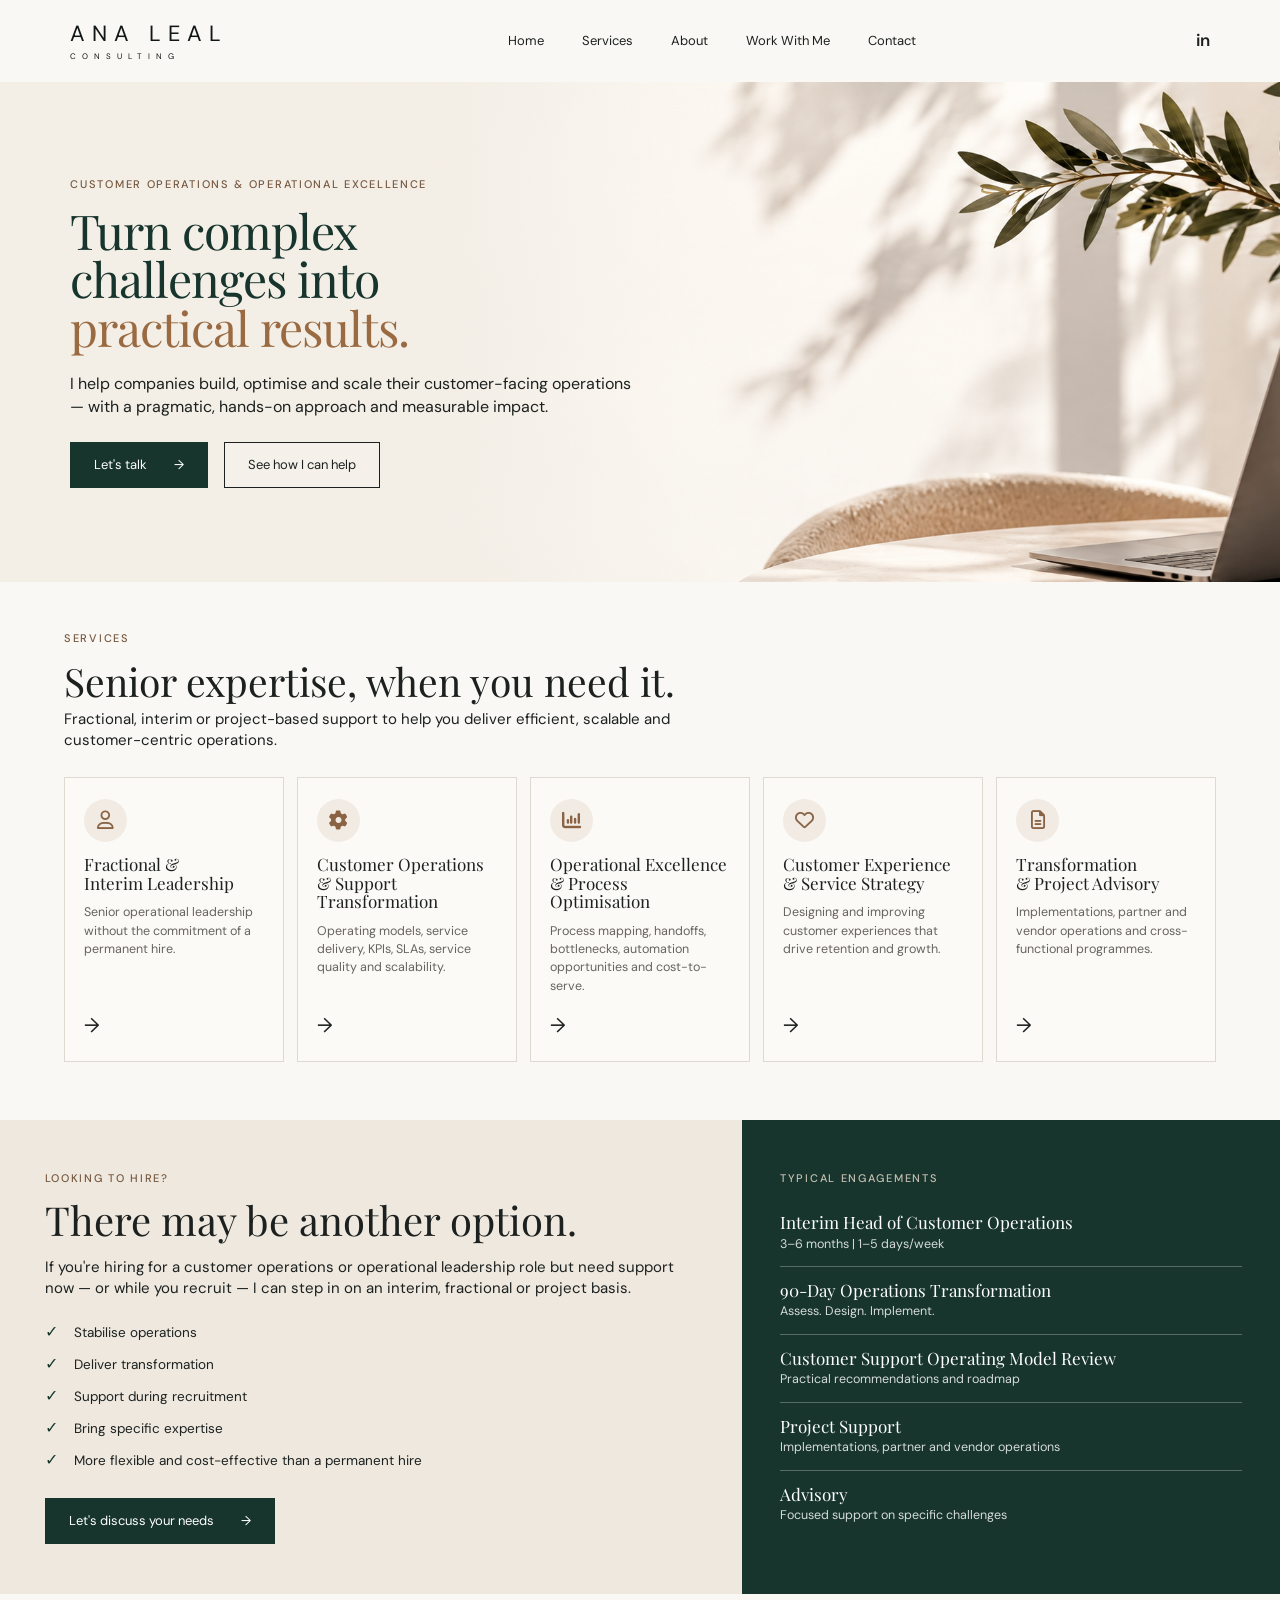
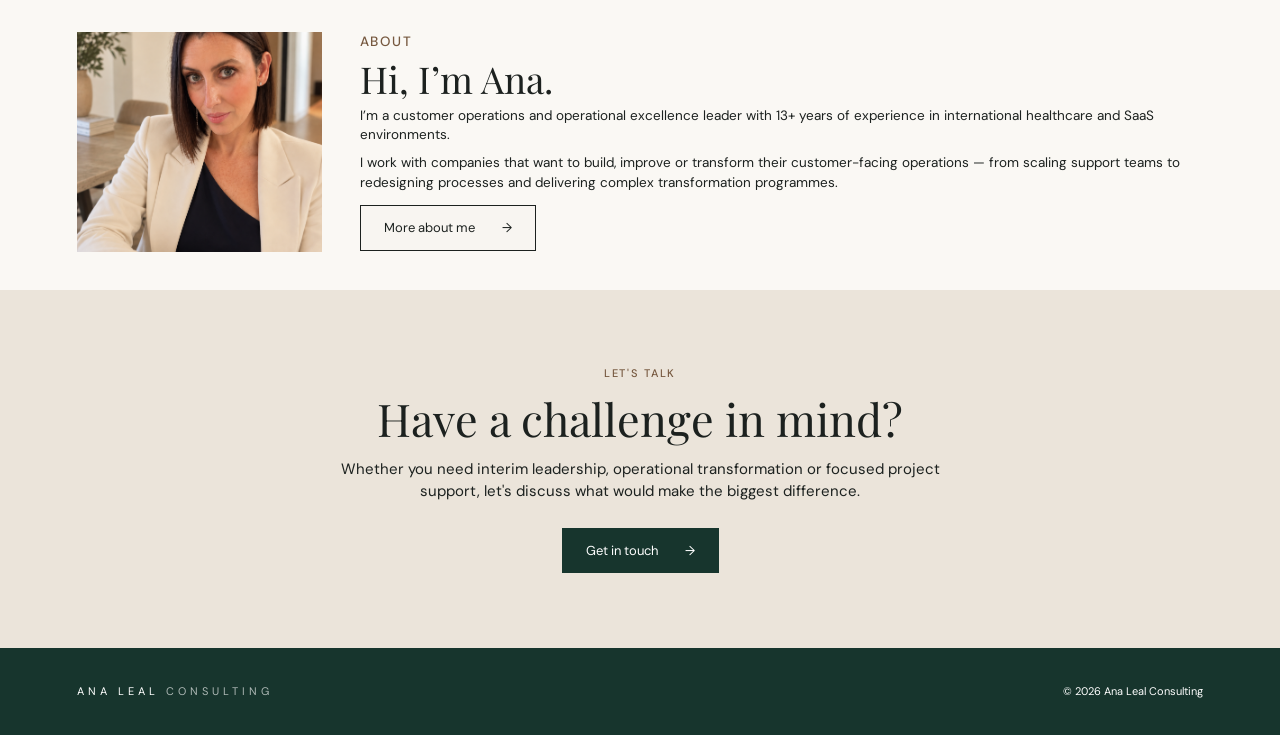
==== commit 16e3bfb3: "Remove commented-out about photo section Removed commented-out photo section for clarity." ====
--- a/index.html
+++ b/index.html
@@ -391,13 +391,9 @@
 
     <section class="about" id="about">
 
-      <div class="about-photo">
-        <!--
-        When you have your final portrait:
-
-        <img src="ana-leal.jpg" alt="Ana Leal">
-        -->
-      </div>
+     <div class="about-photo">
+  <img src="ana-leal.png" alt="Ana Leal, Customer Operations and Operational Excellence consultant">
+</div>
 
 
       <div class="about-content">
--- a/style.css
+++ b/style.css
@@ -1,17 +1,18 @@
 /* =========================================================
    ANA LEAL CONSULTING
-   FULL WEBSITE STYLES
-========================================================= */
-
-
-/* ==============================
-   BASE
-============================== */
+   COMPLETE STYLESHEET
+========================================================= */
+
+
+/* =========================================================
+   VARIABLES
+========================================================= */
 
 :root {
   --green: #17352d;
   --green-light: #274a3f;
   --cream: #f7f4ee;
+  --cream-soft: #f3eee6;
   --warm: #ebe4da;
   --brown: #9a6b42;
   --text: #1c211f;
@@ -20,6 +21,11 @@
   --border: #ded9d1;
 }
 
+
+/* =========================================================
+   RESET
+========================================================= */
+
 * {
   margin: 0;
   padding: 0;
@@ -43,7 +49,6 @@
 h3 {
   font-family: "Playfair Display", serif;
   font-weight: 400;
-  line-height: 1.08;
 }
 
 a {
@@ -52,85 +57,123 @@
 }
 
 
-/* ==============================
+/* =========================================================
    HEADER
-============================== */
+========================================================= */
 
 .header {
   width: 100%;
   height: 82px;
-  padding: 0 6%;
+
+  padding: 0 5.5%;
+
   display: flex;
   align-items: center;
   justify-content: space-between;
-  background: rgba(247, 244, 238, 0.98);
+
+  background: #faf8f4;
+
   position: relative;
-  z-index: 20;
+  z-index: 50;
 }
 
 .logo {
   display: flex;
   flex-direction: column;
-  letter-spacing: 7px;
+
+  color: #111716;
+
   font-size: 22px;
   line-height: 1;
+
+  letter-spacing: 7px;
 }
 
 .logo small {
+  margin-top: 7px;
+
   font-size: 8px;
   letter-spacing: 6px;
-  margin-top: 7px;
 }
 
 .nav {
   display: flex;
   align-items: center;
+
   gap: 38px;
+
   font-size: 13px;
 }
 
 .nav a {
+  position: relative;
   padding: 8px 0;
-  transition: opacity 0.2s ease;
-}
-
-.nav a:hover {
-  opacity: 0.55;
+}
+
+.nav a::after {
+  content: "";
+
+  position: absolute;
+  left: 0;
+  bottom: 0;
+
+  width: 0;
+  height: 1px;
+
+  background: var(--text);
+
+  transition: width 0.2s ease;
+}
+
+.nav a:hover::after {
+  width: 100%;
 }
 
 .linkedin {
-  font-family: "DM Sans", sans-serif;
-  font-weight: 700;
   font-size: 17px;
-}
-
-
-/* ==============================
+  font-weight: 600;
+}
+
+
+/* =========================================================
    COMMON
-============================== */
+========================================================= */
 
 .eyebrow {
+  margin-bottom: 13px;
+
+  color: #76583f;
+
   font-size: 11px;
-  letter-spacing: 1.8px;
+  font-weight: 500;
+
+  letter-spacing: 1.7px;
+
   text-transform: uppercase;
-  color: #76583f;
-  margin-bottom: 14px;
 }
 
 .button {
+  min-height: 44px;
+
+  padding: 12px 23px;
+
   display: inline-flex;
   align-items: center;
   justify-content: center;
-  gap: 25px;
-  min-height: 46px;
-  padding: 13px 24px;
+
+  gap: 27px;
+
   font-size: 13px;
-  transition: all 0.2s ease;
+
+  transition:
+    background 0.2s ease,
+    color 0.2s ease,
+    border-color 0.2s ease;
 }
 
 .button-primary {
+  color: var(--white);
   background: var(--green);
-  color: var(--white);
   border: 1px solid var(--green);
 }
 
@@ -140,126 +183,218 @@
 }
 
 .button-secondary {
+  color: var(--text);
+
+  background: rgba(247, 244, 238, 0.55);
+
   border: 1px solid var(--text);
-  background: rgba(247, 244, 238, 0.7);
 }
 
 .button-secondary:hover {
+  color: var(--white);
   background: var(--text);
-  color: var(--white);
-}
-
-
-/* ==============================
+}
+
+
+/* =========================================================
    HERO
-============================== */
-
-/* ==============================
-   HERO
-============================== */
+========================================================= */
 
 .hero {
+  position: relative;
+
   width: 100%;
-  min-height: 600px;
-  display: grid;
-  grid-template-columns: 50% 50%;
-  background: #f4efe7;
+  height: 500px;
+
   overflow: hidden;
-}
+
+  background-color: var(--cream-soft);
+
+  background-image: url("./hero-ana-leal.png");
+
+  background-repeat: no-repeat;
+
+  /*
+    The clean image fills the complete hero.
+    No separate right-hand image column.
+  */
+  background-size: cover;
+
+  /*
+    Shifts the photo slightly toward the right so the
+    laptop/plant remain visible and the left stays calm.
+  */
+  background-position: 58% center;
+}
+
+
+/*
+   Cream overlay:
+   strong behind the text,
+   then gradually disappears into the photograph.
+
+   IMPORTANT: there is no hard vertical division.
+*/
+
+.hero::before {
+  content: "";
+
+  position: absolute;
+  inset: 0;
+
+  z-index: 1;
+
+  pointer-events: none;
+
+  background: linear-gradient(
+    90deg,
+    rgba(243, 238, 230, 0.99) 0%,
+    rgba(243, 238, 230, 0.98) 23%,
+    rgba(243, 238, 230, 0.92) 32%,
+    rgba(243, 238, 230, 0.72) 40%,
+    rgba(243, 238, 230, 0.42) 47%,
+    rgba(243, 238, 230, 0.16) 54%,
+    rgba(243, 238, 230, 0) 62%
+  );
+}
+
+
+/* HERO CONTENT */
 
 .hero-content {
   position: relative;
-  z-index: 2;
-  min-width: 0;
-  min-height: 600px;
-
-  padding: 60px 7%;
+  z-index: 3;
+
+  width: 50%;
+  max-width: 720px;
+
+  height: 500px;
+
+  padding: 42px 0 42px 5.5%;
 
   display: flex;
   flex-direction: column;
   justify-content: center;
-
-  background: #f4efe7;
-}
+  align-items: flex-start;
+}
+
+
+/* EYEBROW */
+
+.hero .eyebrow {
+  margin-bottom: 13px;
+}
+
+
+/* HEADLINE */
 
 .hero h1 {
-  font-size: clamp(50px, 4.2vw, 68px);
-  line-height: 1.03;
+  width: 100%;
+  max-width: 660px;
+
   color: var(--green);
-  max-width: 620px;
+
+  font-size: clamp(48px, 3.7vw, 62px);
+
+  line-height: 1.01;
+
+  letter-spacing: -1px;
 }
 
 .hero h1 span {
   color: var(--brown);
 }
 
+
+/* DESCRIPTION */
+
 .hero-description {
-  max-width: 520px;
-  font-size: 18px;
+  width: 100%;
+  max-width: 565px;
+
+  margin: 21px 0 24px;
+
+  color: var(--text);
+
+  font-size: 16px;
+
   line-height: 1.45;
-  margin: 25px 0;
-}
+}
+
+
+/* HERO BUTTONS */
 
 .hero-buttons {
   display: flex;
-  gap: 18px;
+  align-items: center;
+
+  gap: 16px;
+
   flex-wrap: wrap;
 }
 
+
+/*
+   The HTML still contains hero-visual.
+   It is intentionally hidden because the PNG is now
+   the background of the complete hero.
+*/
+
 .hero-visual {
-  display: block;
-  width: 100%;
-  min-width: 0;
-  min-height: 600px;
-
-  background-repeat: no-repeat;
-  background-size: cover;
-  background-position: center;
-}
   display: none;
 }
 
 
-/* ==============================
+/* =========================================================
    SERVICES
-============================== */
+========================================================= */
 
 .services {
-  padding: 55px 5% 65px;
+  padding: 48px 5% 58px;
+
   background: #faf8f4;
 }
 
 .section-intro {
-  margin-bottom: 28px;
+  margin-bottom: 25px;
 }
 
 .section-intro h2 {
-  font-size: 41px;
-  margin-bottom: 8px;
+  margin-bottom: 7px;
+
+  font-size: 39px;
+
+  line-height: 1.08;
 }
 
 .section-intro > p:last-child {
-  max-width: 670px;
-  font-size: 16px;
+  max-width: 680px;
+
+  font-size: 15px;
+
   line-height: 1.45;
 }
 
 .service-grid {
   display: grid;
+
   grid-template-columns: repeat(5, minmax(0, 1fr));
+
   gap: 13px;
 }
 
 .service-card {
-  min-height: 260px;
-
-  padding: 22px 20px;
-
-  border: 1px solid var(--border);
-  background: rgba(255, 255, 255, 0.25);
+  min-width: 0;
+  min-height: 255px;
+
+  padding: 21px 19px;
 
   display: flex;
   flex-direction: column;
+
+  border: 1px solid var(--border);
+
+  background: rgba(255, 255, 255, 0.25);
 
   transition:
     transform 0.2s ease,
@@ -267,204 +402,229 @@
 }
 
 .service-card:hover {
-  transform: translateY(-4px);
+  transform: translateY(-3px);
+
   background: var(--white);
 }
 
 .service-icon {
-  width: 44px;
-  height: 44px;
+  width: 43px;
+  height: 43px;
+
+  margin-bottom: 13px;
 
   display: flex;
   align-items: center;
   justify-content: center;
 
-  margin-bottom: 13px;
-
   border-radius: 50%;
+
+  color: #896344;
+
   background: #f1ebe3;
 
-  color: var(--brown);
-  font-size: 24px;
+  font-size: 19px;
 }
 
 .service-card h3 {
-  font-size: 18px;
-  line-height: 1.08;
-  margin-bottom: 12px;
+  margin-bottom: 11px;
+
+  font-size: 17px;
+
+  line-height: 1.1;
 }
 
 .service-card p {
-  font-size: 13px;
+  color: var(--muted);
+
+  font-size: 12.5px;
+
   line-height: 1.45;
-  color: var(--muted);
-}
-
-.service-card a {
+}
+
+.service-card > a {
   margin-top: auto;
+
   padding-top: 15px;
-  font-size: 21px;
-}
-
-
-/* ==============================
+
+  font-size: 20px;
+}
+
+
+/* =========================================================
    WORK WITH ME
-============================== */
+========================================================= */
 
 .work {
   width: 100%;
 
   display: grid;
+
   grid-template-columns: 58% 42%;
 }
 
 .work-main {
-  padding: 55px 6%;
+  padding: 50px 6%;
+
   background: #eee8df;
 }
 
 .work-main h2 {
   max-width: 700px;
 
-  margin-bottom: 17px;
-
-  font-size: 43px;
-  line-height: 1.05;
+  margin-bottom: 15px;
+
+  font-size: 40px;
+
+  line-height: 1.06;
 }
 
 .work-intro {
   max-width: 650px;
 
-  margin-bottom: 20px;
-
-  font-size: 16px;
+  margin-bottom: 19px;
+
+  font-size: 15px;
+
   line-height: 1.45;
 }
 
 .work ul {
+  margin: 20px 0 26px;
+
   list-style: none;
-  margin: 22px 0 28px;
 }
 
 .work li {
-  margin: 9px 0;
-  font-size: 14px;
+  margin: 8px 0;
+
+  font-size: 13.5px;
 }
 
 .work li::before {
   content: "✓";
+
+  width: 29px;
+
   display: inline-block;
 
-  width: 28px;
-
   color: var(--green);
+
+  font-size: 16px;
+}
+
+.engagements {
+  padding: 50px 7%;
+
+  color: var(--white);
+
+  background: var(--green);
+}
+
+.engagements .eyebrow {
+  color: #c7bfb3;
+}
+
+.engagement {
+  padding: 13px 0;
+
+  border-bottom:
+    1px solid rgba(255, 255, 255, 0.27);
+}
+
+.engagement:last-child {
+  border-bottom: none;
+}
+
+.engagement h3 {
+  margin-bottom: 3px;
+
   font-size: 17px;
-}
-
-.engagements {
-  padding: 55px 7%;
-
-  background: var(--green);
-  color: var(--white);
-}
-
-.light {
-  color: #c7c0b4;
-}
-
-.engagement {
-  padding: 15px 0;
-  border-bottom: 1px solid rgba(255, 255, 255, 0.27);
-}
-
-.engagement:last-child {
-  border-bottom: 0;
-}
-
-.engagement h3 {
-  margin-bottom: 4px;
-
-  font-size: 18px;
+
   line-height: 1.2;
 }
 
 .engagement p {
-  font-size: 13px;
+  font-size: 12.5px;
+
   line-height: 1.4;
+
   opacity: 0.82;
 }
 
 
-/* ==============================
+/* =========================================================
    ABOUT
-============================== */
+========================================================= */
 
 .about {
+  padding: 38px 6%;
+
   display: grid;
-  grid-template-columns: 250px 1fr;
+
+  grid-template-columns: 245px minmax(0, 1fr);
+
+  gap: 38px;
+
   align-items: center;
 
-  gap: 38px;
-
-  padding: 38px 6%;
-
   background: #faf8f4;
 }
 
 .about-photo {
-  width: 250px;
-  height: 230px;
+  width: 245px;
+  height: 220px;
 
   overflow: hidden;
 
-  background:
-    linear-gradient(
-      135deg,
-      #ddd2c4,
-      #bba890
-    );
-
-  background-size: cover;
-  background-position: center;
+  background: linear-gradient(
+    135deg,
+    #d8ccbe,
+    #b29f89
+  );
 }
 
 .about-photo img {
   width: 100%;
   height: 100%;
+
+  display: block;
+
   object-fit: cover;
   object-position: center;
-  display: block;
 }
 
 .about-content {
-  max-width: 900px;
+  max-width: 920px;
 }
 
 .about-content h2 {
+  margin-bottom: 7px;
+
+  font-size: 37px;
+
+  line-height: 1.05;
+}
+
+.about-content p {
   margin-bottom: 8px;
 
-  font-size: 39px;
-  line-height: 1.05;
-}
-
-.about-content p {
-  margin-bottom: 9px;
-
-  font-size: 14px;
+  font-size: 13.5px;
+
   line-height: 1.45;
 }
 
 .about-content .button {
-  margin-top: 4px;
-}
-
-
-/* ==============================
+  margin-top: 5px;
+}
+
+
+/* =========================================================
    CONTACT
-============================== */
+========================================================= */
 
 .contact {
-  padding: 80px 20px;
+  padding: 75px 7%;
 
   text-align: center;
 
@@ -472,35 +632,40 @@
 }
 
 .contact h2 {
-  margin-bottom: 17px;
-
-  font-size: 48px;
+  margin-bottom: 15px;
+
+  font-size: 45px;
+
+  line-height: 1.08;
 }
 
 .contact > p:not(.eyebrow) {
   max-width: 650px;
 
-  margin: 0 auto 27px;
+  margin: 0 auto 25px;
 
   font-size: 15px;
-}
-
-
-/* ==============================
+
+  line-height: 1.5;
+}
+
+
+/* =========================================================
    FOOTER
-============================== */
+========================================================= */
 
 footer {
-  padding: 38px 6%;
+  padding: 35px 6%;
 
   display: flex;
+  align-items: center;
   justify-content: space-between;
-  align-items: center;
+
+  color: var(--white);
 
   background: var(--green);
-  color: var(--white);
-
-  font-size: 12px;
+
+  font-size: 11px;
 }
 
 .footer-logo {
@@ -513,72 +678,38 @@
 
 
 /* =========================================================
-   TABLET
-========================================================= */
-
-@media (max-width: 1100px) {
+   SMALL LAPTOP
+========================================================= */
+
+@media (max-width: 1200px) {
 
   .nav {
-    gap: 22px;
+    gap: 23px;
   }
 
   .hero {
-    min-height: 570px;
-    background-position: 55% center;
+    background-position: 62% center;
   }
 
   .hero-content {
-    width: 52%;
-    min-height: 570px;
-    padding-left: 6%;
+    width: 56%;
   }
 
   .hero h1 {
-    font-size: 55px;
-  }
-
-  .hero-description {
-    font-size: 16px;
-    max-width: 450px;
+    font-size: 54px;
   }
 
   .service-grid {
     grid-template-columns: repeat(3, minmax(0, 1fr));
   }
-
-  .work {
-    grid-template-columns: 55% 45%;
-  }
-}
-
-
-/* =========================================================
-   SMALL TABLET
-========================================================= */
-
-.hero {
-  grid-template-columns: 1fr;
-  min-height: auto;
-}
-
-.hero-content {
-  width: 100%;
-  min-height: auto;
-  padding: 55px 7%;
-}
-
-.hero h1 {
-  font-size: 50px;
-}
-
-.hero-visual {
-  display: block;
-  width: 100%;
-  min-height: 420px;
-  background-image: url("./hero-ana-leal.jpg");
-  background-size: cover;
-  background-position: center;
-}
+}
+
+
+/* =========================================================
+   TABLET
+========================================================= */
+
+@media (max-width: 850px) {
 
   .header {
     padding: 0 7%;
@@ -588,47 +719,71 @@
     display: none;
   }
 
+
+  /* HERO */
+
   .hero {
-    min-height: 610px;
-    background-position: 58% center;
+    height: 540px;
+
+    background-position: 65% center;
+  }
+
+  .hero::before {
+    background: linear-gradient(
+      90deg,
+      rgba(243, 238, 230, 0.98) 0%,
+      rgba(243, 238, 230, 0.96) 38%,
+      rgba(243, 238, 230, 0.80) 55%,
+      rgba(243, 238, 230, 0.40) 75%,
+      rgba(243, 238, 230, 0.10) 100%
+    );
   }
 
   .hero-content {
-    width: 62%;
-    min-height: 610px;
-
-    padding: 50px 0 50px 7%;
+    width: 72%;
+    max-width: 620px;
+
+    height: 540px;
+
+    padding: 45px 0 45px 7%;
   }
 
   .hero h1 {
-    font-size: 50px;
+    font-size: 49px;
   }
 
   .hero-description {
-    max-width: 430px;
-    font-size: 16px;
-  }
-
-  .hero-visual {
-    display: none;
-  }
+    max-width: 490px;
+
+    font-size: 15px;
+  }
+
+
+  /* SERVICES */
 
   .service-grid {
     grid-template-columns: repeat(2, minmax(0, 1fr));
   }
 
+
+  /* WORK */
+
   .work {
     grid-template-columns: 1fr;
   }
 
   .work-main,
   .engagements {
-    padding: 55px 7%;
-  }
+    padding: 48px 7%;
+  }
+
+
+  /* ABOUT */
 
   .about {
-    grid-template-columns: 210px 1fr;
-    gap: 30px;
+    grid-template-columns: 210px minmax(0, 1fr);
+
+    gap: 28px;
   }
 
   .about-photo {
@@ -636,9 +791,14 @@
     height: 210px;
   }
 
+
+  /* FOOTER */
+
   footer {
     flex-direction: column;
-    gap: 15px;
+
+    gap: 14px;
+
     text-align: center;
   }
 }
@@ -650,157 +810,105 @@
 
 @media (max-width: 600px) {
 
+  /* HEADER */
+
   .header {
-    height: 75px;
+    height: 72px;
   }
 
   .logo {
-    font-size: 18px;
+    font-size: 17px;
+
+    letter-spacing: 5px;
+  }
+
+  .logo small {
+    font-size: 7px;
+
+    letter-spacing: 4px;
+  }
+
+  .linkedin {
+    font-size: 16px;
+  }
+
+
+  /* HERO */
+
+  .hero {
+    height: auto;
+    min-height: 570px;
+
+    background-position: 70% center;
+  }
+
+  .hero::before {
+    background: rgba(243, 238, 230, 0.88);
   }
 
   .hero-content {
-    padding: 48px 7%;
+    width: 100%;
+    max-width: none;
+
+    height: auto;
+    min-height: 570px;
+
+    padding: 43px 7%;
   }
 
   .hero h1 {
-    font-size: 43px;
+    max-width: 100%;
+
+    font-size: 40px;
+
+    line-height: 1.04;
+
+    letter-spacing: -0.5px;
   }
 
   .hero-description {
-    font-size: 16px;
+    max-width: 100%;
+
+    margin: 20px 0 23px;
+
+    font-size: 15px;
   }
 
   .hero-buttons {
+    width: 100%;
+
     flex-direction: column;
+
     align-items: stretch;
-  }
-
-  .hero-visual {
-    min-height: 300px;
-    background-size: cover;
-    background-position: center;
+
+    gap: 11px;
+  }
+
+  .hero-buttons .button {
+    width: 100%;
+  }
+
+
+  /* SERVICES */
+
+  .services {
+    padding: 45px 7% 50px;
+  }
+
+  .section-intro h2 {
+    font-size: 33px;
+  }
+
+  .section-intro > p:last-child {
+    font-size: 14px;
   }
 
   .service-grid {
     grid-template-columns: 1fr;
   }
 
-  .work-main h2,
-  .contact h2 {
-    font-size: 39px;
-  }
-
-  .about-photo {
-    width: 100%;
-    max-width: 240px;
-  }
-}
-  .header {
-    height: 75px;
-    padding: 0 7%;
-  }
-
-  .logo {
-    font-size: 18px;
-    letter-spacing: 5px;
-  }
-
-  .logo small {
-    font-size: 7px;
-    letter-spacing: 4px;
-  }
-
-  .linkedin {
-    font-size: 16px;
-  }
-
-
-  /* HERO TEXT */
-
-  .hero {
-    min-height: auto;
-
-    background-image: none;
-    background-color: #f4efe7;
-
-    overflow: visible;
-  }
-
-  .hero-content {
-    width: 100%;
-    min-height: auto;
-
-    padding: 48px 7% 42px;
-  }
-
-  .hero h1 {
-    max-width: 100%;
-
-    font-size: 43px;
-    line-height: 1.04;
-  }
-
-  .hero-description {
-    max-width: 100%;
-
-    margin: 22px 0;
-
-    font-size: 16px;
-  }
-
-  .hero-buttons {
-    width: 100%;
-
-    flex-direction: column;
-    align-items: stretch;
-
-    gap: 12px;
-  }
-
-  .hero-buttons .button {
-    width: 100%;
-  }
-
-
-  /* HERO IMAGE BELOW TEXT */
-
-  .hero-visual {
-    display: block;
-
-    width: 100%;
-    height: 320px;
-
-    background-image: url("./hero-ana-leal.jpg");
-    background-repeat: no-repeat;
-    background-size: cover;
-    background-position: center center;
-  }
-
-
-  /* SERVICES */
-
-  .services {
-    padding: 50px 7%;
-  }
-
-  .section-intro {
-    margin-bottom: 25px;
-  }
-
-  .section-intro h2 {
-    font-size: 35px;
-  }
-
-  .section-intro > p:last-child {
-    font-size: 15px;
-  }
-
-  .service-grid {
-    grid-template-columns: 1fr;
-  }
-
   .service-card {
-    min-height: 230px;
+    min-height: 215px;
   }
 
 
@@ -808,49 +916,50 @@
 
   .work-main,
   .engagements {
-    padding: 50px 7%;
+    padding: 45px 7%;
   }
 
   .work-main h2 {
-    font-size: 37px;
+    font-size: 35px;
   }
 
 
   /* ABOUT */
 
   .about {
+    padding: 43px 7%;
+
     grid-template-columns: 1fr;
 
-    gap: 25px;
-
-    padding: 45px 7%;
+    gap: 24px;
   }
 
   .about-photo {
     width: 100%;
     max-width: 260px;
+
     height: 250px;
   }
 
   .about-content h2 {
+    font-size: 35px;
+  }
+
+
+  /* CONTACT */
+
+  .contact {
+    padding: 62px 7%;
+  }
+
+  .contact h2 {
     font-size: 37px;
   }
 
 
-  /* CONTACT */
-
-  .contact {
-    padding: 65px 7%;
-  }
-
-  .contact h2 {
-    font-size: 39px;
-  }
-
-
   /* FOOTER */
 
   footer {
-    padding: 35px 7%;
-  }
-}
+    padding: 31px 7%;
+  }
+}
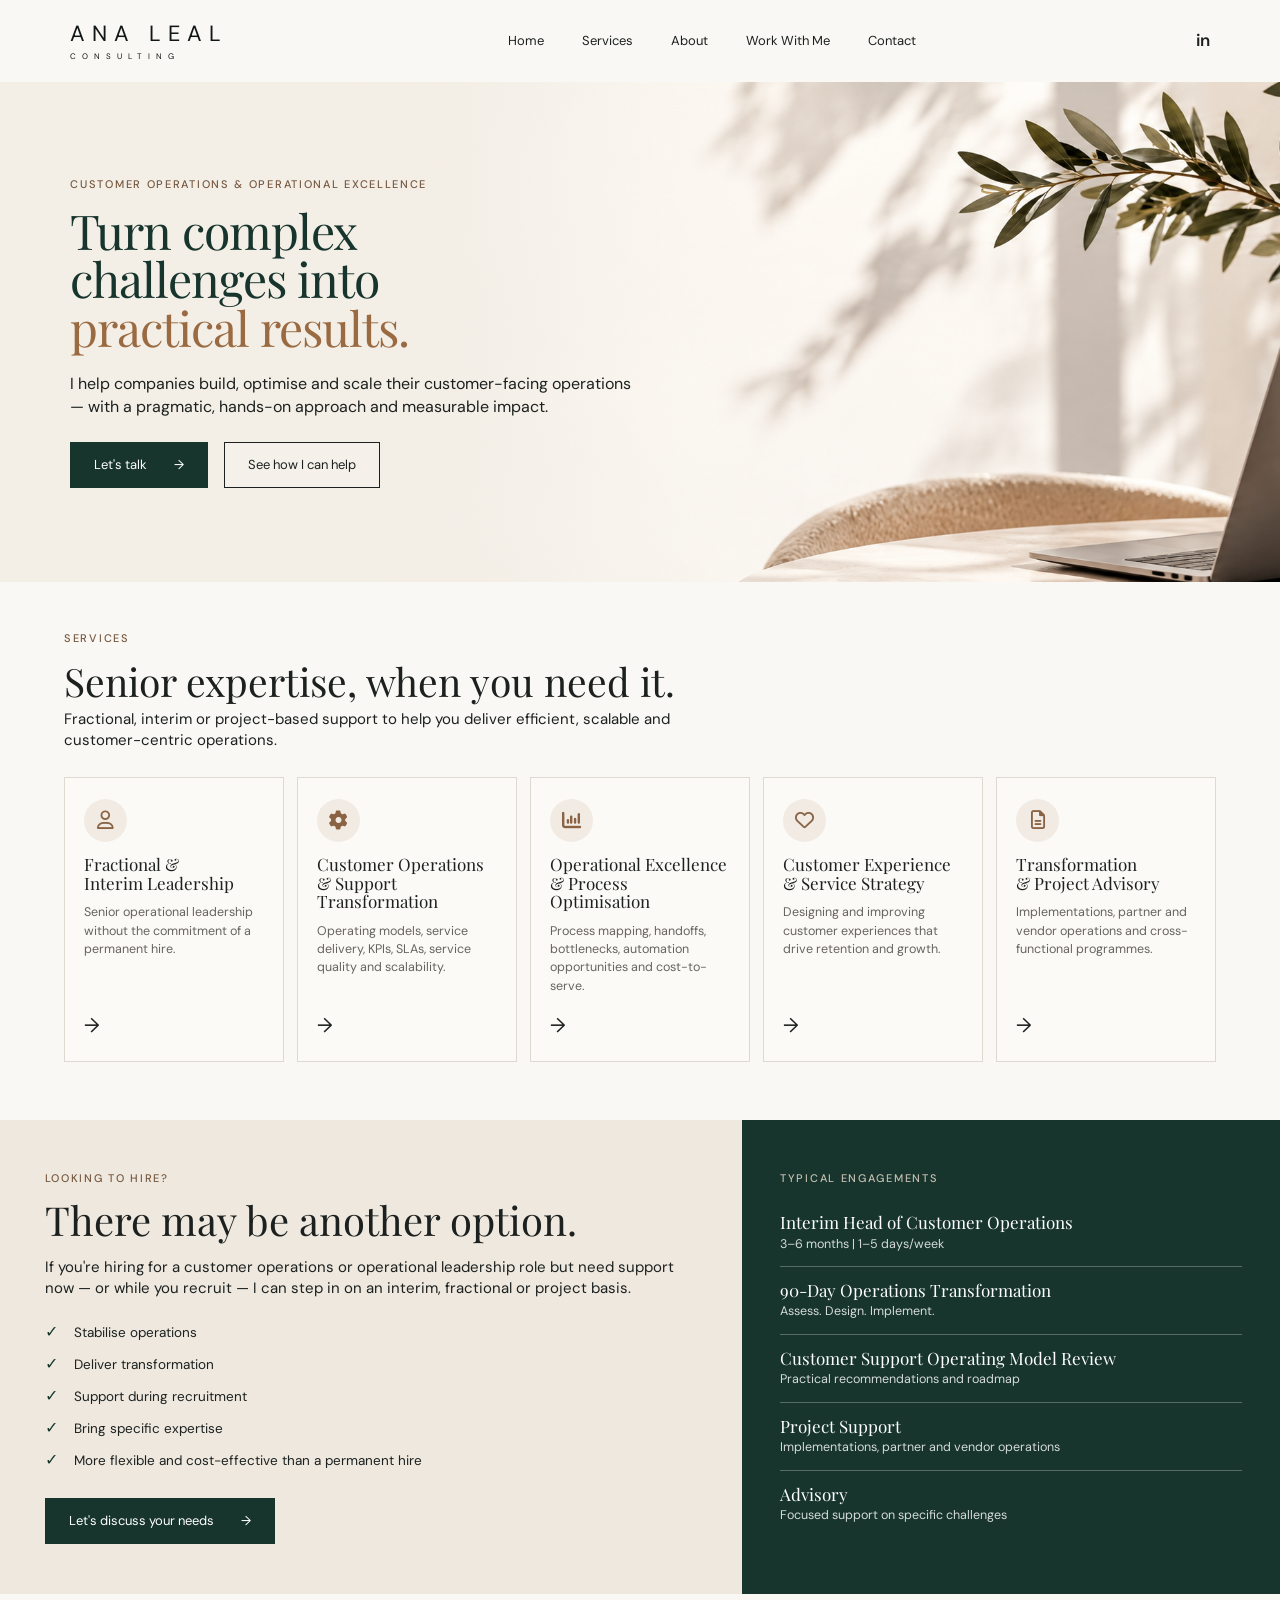
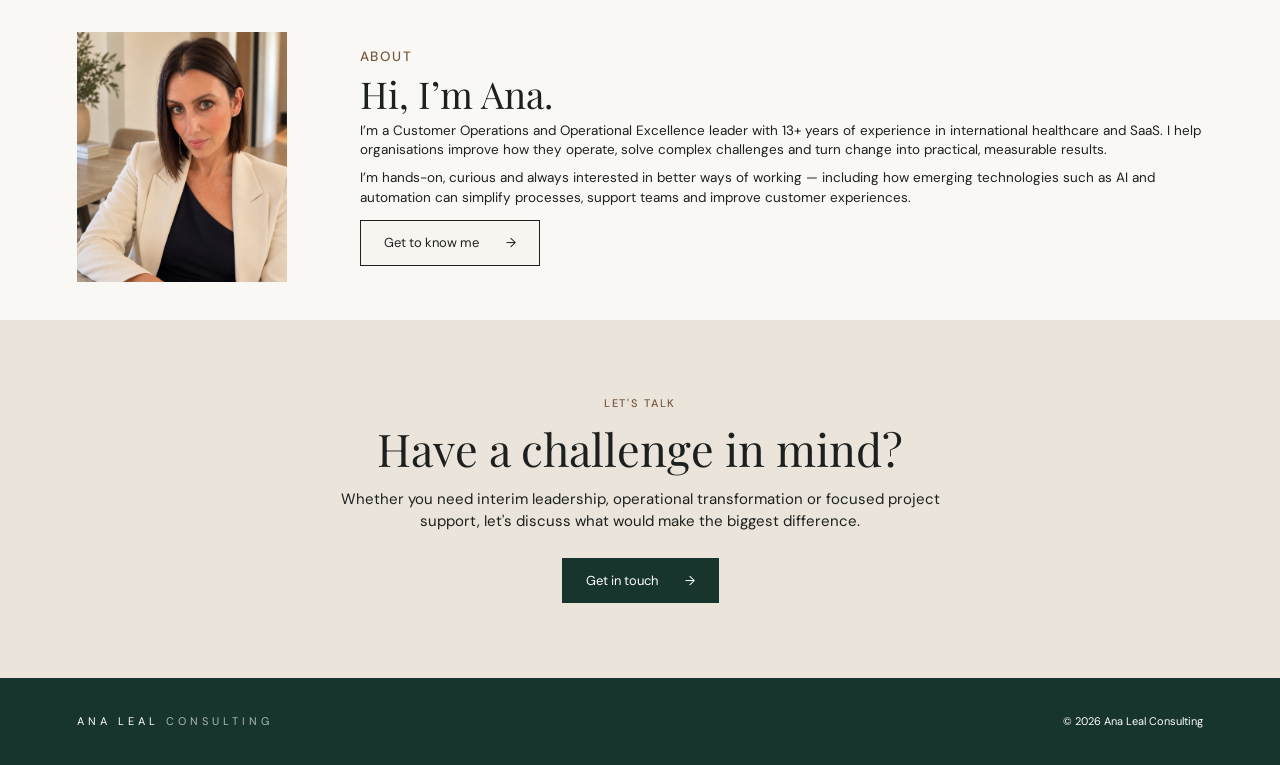
==== commit 7b85af49: "Revise about section content and structure Updated the about section to improve clarity and concisen" ====
--- a/index.html
+++ b/index.html
@@ -397,37 +397,28 @@
 
 
       <div class="about-content">
-
-        <p class="eyebrow">
-          ABOUT
-        </p>
-
-        <h2>
-          Hi, I’m Ana.
-        </h2>
-
-        <p>
-          I’m a customer operations and operational excellence
-          leader with 13+ years of experience in international
-          healthcare and SaaS environments.
-        </p>
-
-        <p>
-          I work with companies that want to build, improve or
-          transform their customer-facing operations — from
-          scaling support teams to redesigning processes and
-          delivering complex transformation programmes.
-        </p>
-
-        <a
-          href="#contact"
-          class="button button-secondary"
-        >
-          More about me
-          <span>→</span>
-        </a>
-
-      </div>
+  <p class="eyebrow">ABOUT</p>
+
+  <h2>Hi, I’m Ana.</h2>
+
+  <p>
+    I’m a Customer Operations and Operational Excellence leader with
+    13+ years of experience in international healthcare and SaaS.
+    I help organisations improve how they operate, solve complex
+    challenges and turn change into practical, measurable results.
+  </p>
+
+  <p>
+    I’m hands-on, curious and always interested in better ways of
+    working — including how emerging technologies such as AI and
+    automation can simplify processes, support teams and improve
+    customer experiences.
+  </p>
+
+  <a href="about.html" class="button button-secondary">
+    Get to know me <span>→</span>
+  </a>
+</div>
 
     </section>
 
--- a/style.css
+++ b/style.css
@@ -572,26 +572,21 @@
 }
 
 .about-photo {
-  width: 245px;
-  height: 220px;
-
+  width: 210px;
+  height: 250px;
   overflow: hidden;
-
-  background: linear-gradient(
-    135deg,
-    #d8ccbe,
-    #b29f89
-  );
+  background: #ebe4da;
 }
 
 .about-photo img {
   width: 100%;
   height: 100%;
-
   display: block;
 
   object-fit: cover;
-  object-position: center;
+
+  /* Keeps your face in the right position */
+  object-position: center 25%;
 }
 
 .about-content {
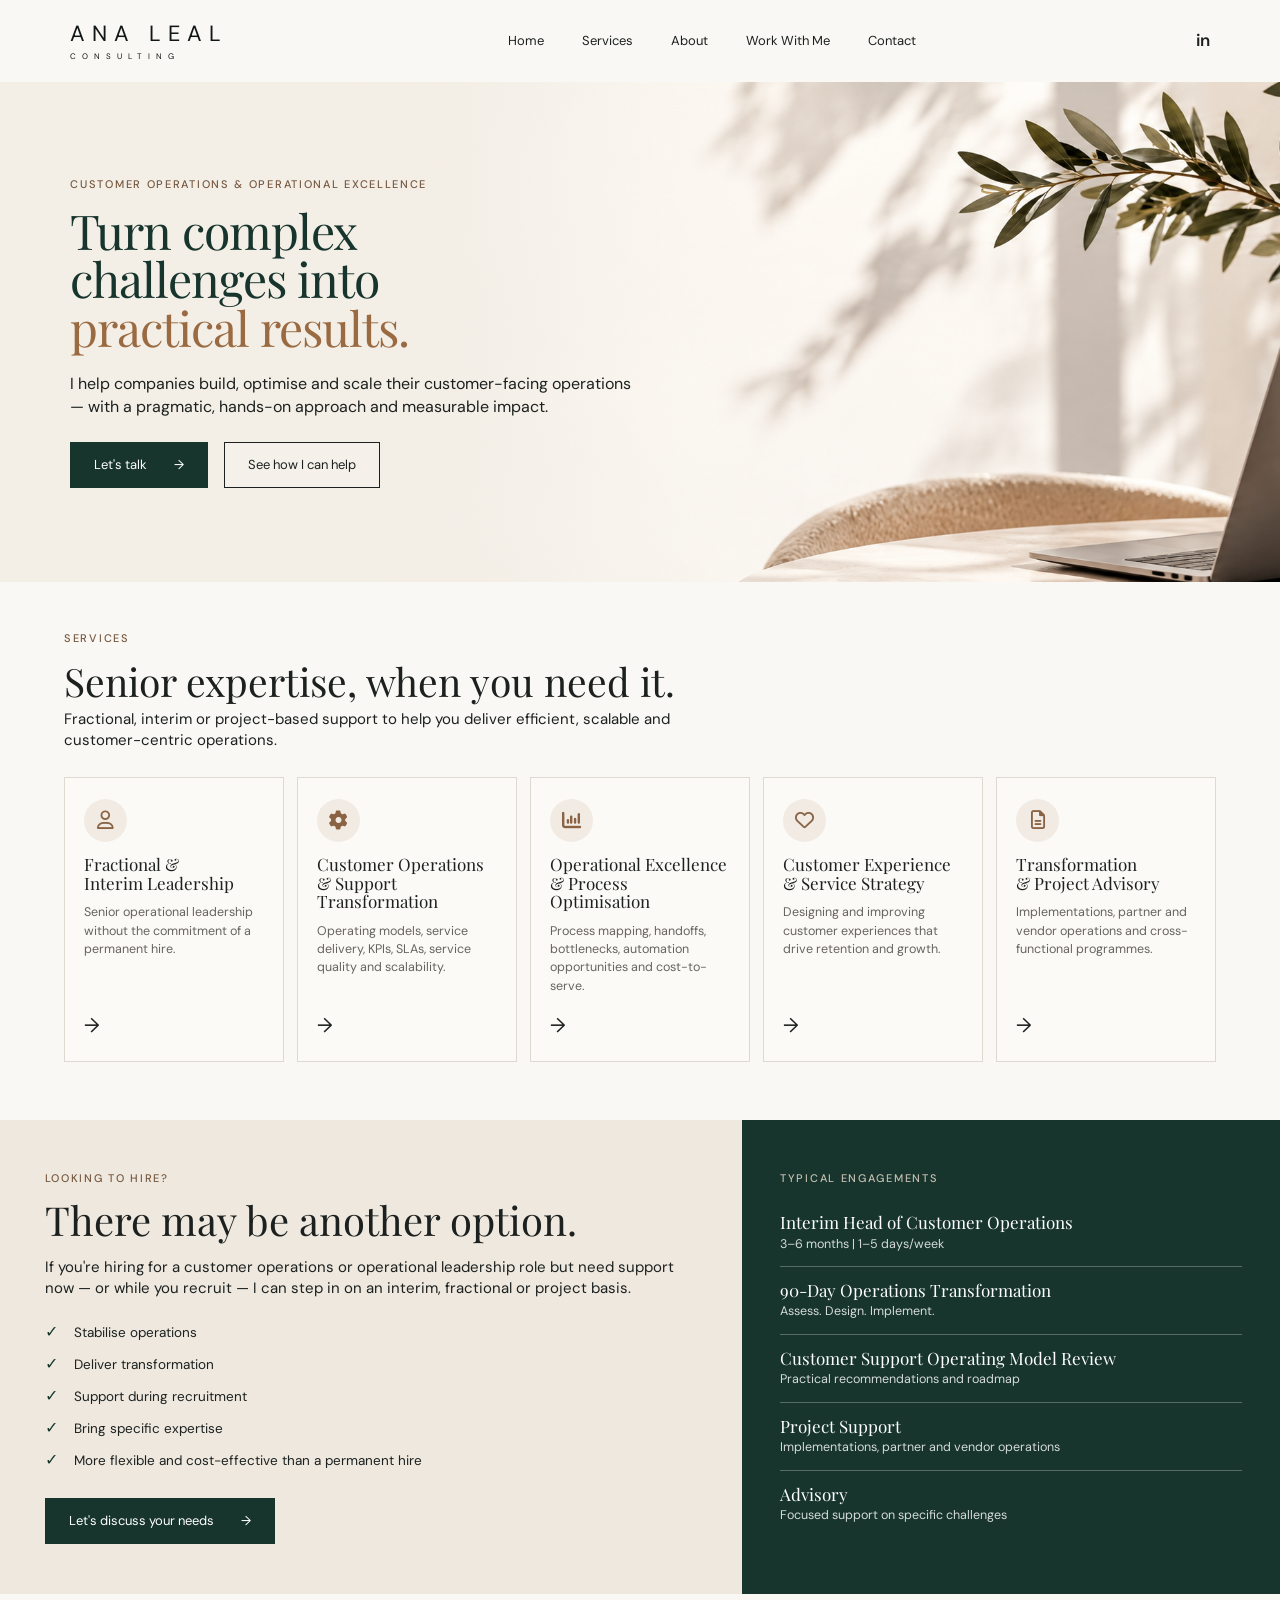
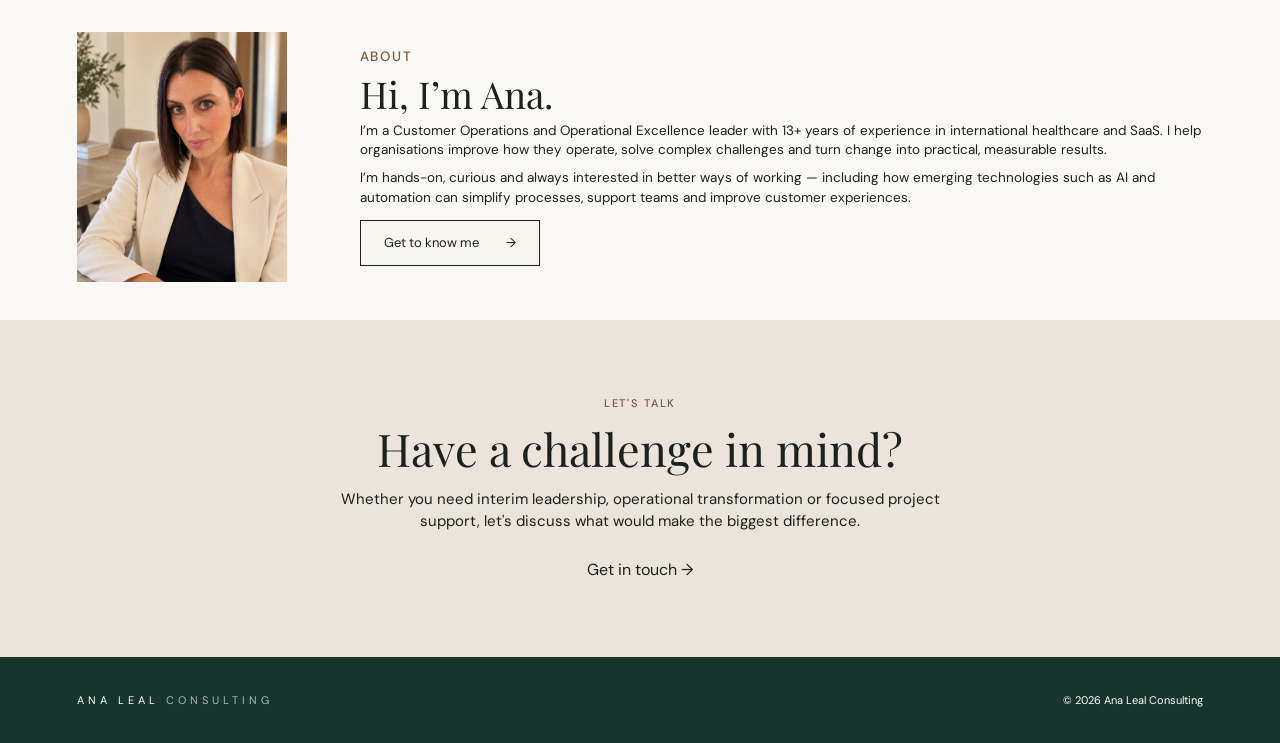
==== commit a51c4f5e: "Update contact email in index.html" ====
--- a/index.html
+++ b/index.html
@@ -443,13 +443,7 @@
         discuss what would make the biggest difference.
       </p>
 
-      <a
-        href="mailto:YOUR-EMAIL-HERE"
-        class="button button-primary"
-      >
-        Get in touch
-        <span>→</span>
-      </a>
+      <a href="mailto:ana.csleal@gmail.com">Get in touch →</a>
 
     </section>
 
--- a/style.css
+++ b/style.css
@@ -958,3 +958,484 @@
     padding: 31px 7%;
   }
 }
+/* =========================================================
+   ABOUT PAGE
+========================================================= */
+
+
+/* =========================================================
+   ABOUT PAGE HERO
+========================================================= */
+
+.about-page-hero {
+  width: 100%;
+
+  padding: 70px 7%;
+
+  display: grid;
+
+  grid-template-columns:
+    minmax(300px, 390px)
+    minmax(0, 720px);
+
+  gap: 7%;
+
+  align-items: center;
+
+  background: #f3eee6;
+}
+
+
+/* PHOTO */
+
+.about-page-photo {
+  width: 100%;
+  height: 510px;
+
+  overflow: hidden;
+
+  background: #ded4c7;
+}
+
+.about-page-photo img {
+  width: 100%;
+  height: 100%;
+
+  display: block;
+
+  object-fit: cover;
+
+  object-position: center 22%;
+}
+
+
+/* INTRO */
+
+.about-page-intro {
+  max-width: 720px;
+}
+
+.about-page-intro h1 {
+  max-width: 690px;
+
+  margin-bottom: 27px;
+
+  color: var(--green);
+
+  font-size: clamp(48px, 4.3vw, 67px);
+
+  line-height: 1.02;
+
+  letter-spacing: -1px;
+}
+
+.about-page-lead {
+  max-width: 660px;
+
+  margin-bottom: 17px;
+
+  font-size: 19px !important;
+
+  line-height: 1.5 !important;
+}
+
+.about-page-intro > p:not(.eyebrow) {
+  max-width: 660px;
+
+  margin-bottom: 14px;
+
+  font-size: 15px;
+
+  line-height: 1.6;
+}
+
+
+/* =========================================================
+   ABOUT STORY
+========================================================= */
+
+.about-story {
+  padding: 75px 7%;
+
+  display: grid;
+
+  grid-template-columns:
+    38%
+    minmax(0, 650px);
+
+  gap: 8%;
+
+  justify-content: space-between;
+
+  background: #faf8f4;
+}
+
+.about-story-heading h2 {
+  color: var(--green);
+
+  font-size: 43px;
+
+  line-height: 1.08;
+}
+
+.about-story-copy p {
+  margin-bottom: 19px;
+
+  font-size: 15px;
+
+  line-height: 1.65;
+}
+
+.about-story-copy p:last-child {
+  margin-bottom: 0;
+}
+
+
+/* =========================================================
+   TECHNOLOGY
+========================================================= */
+
+.about-tech {
+  padding: 78px 7%;
+
+  background: var(--green);
+
+  color: var(--white);
+}
+
+.about-tech-content {
+  max-width: 800px;
+
+  margin: 0 auto;
+
+  text-align: center;
+}
+
+.about-tech .eyebrow {
+  color: #c8b8a6;
+}
+
+.about-tech h2 {
+  margin-bottom: 24px;
+
+  font-size: 45px;
+
+  line-height: 1.08;
+}
+
+.about-tech p {
+  max-width: 720px;
+
+  margin:
+    0
+    auto
+    16px;
+
+  font-size: 15px;
+
+  line-height: 1.6;
+
+  color: rgba(255, 255, 255, 0.88);
+}
+
+.about-tech-highlight {
+  margin-top: 28px !important;
+
+  padding-top: 25px;
+
+  border-top:
+    1px solid
+    rgba(255, 255, 255, 0.25);
+
+  font-family:
+    "Playfair Display",
+    serif;
+
+  font-size: 21px !important;
+
+  line-height: 1.45 !important;
+
+  color: var(--white) !important;
+}
+
+
+/* =========================================================
+   WHAT I BRING
+========================================================= */
+
+.about-value {
+  padding: 70px 7% 78px;
+
+  background: #faf8f4;
+}
+
+.about-value-intro {
+  max-width: 650px;
+
+  margin-bottom: 38px;
+}
+
+.about-value-intro h2 {
+  color: var(--green);
+
+  font-size: 42px;
+
+  line-height: 1.08;
+}
+
+.about-value-grid {
+  display: grid;
+
+  grid-template-columns:
+    repeat(4, minmax(0, 1fr));
+
+  border-top:
+    1px solid
+    var(--border);
+
+  border-bottom:
+    1px solid
+    var(--border);
+}
+
+.about-value-item {
+  min-height: 220px;
+
+  padding: 27px 25px;
+
+  border-right:
+    1px solid
+    var(--border);
+}
+
+.about-value-item:last-child {
+  border-right: none;
+}
+
+.about-value-item > span {
+  display: block;
+
+  margin-bottom: 35px;
+
+  color: var(--brown);
+
+  font-size: 11px;
+
+  letter-spacing: 1.5px;
+}
+
+.about-value-item h3 {
+  margin-bottom: 10px;
+
+  color: var(--green);
+
+  font-size: 20px;
+
+  line-height: 1.2;
+}
+
+.about-value-item p {
+  color: var(--muted);
+
+  font-size: 13px;
+
+  line-height: 1.55;
+}
+
+
+/* =========================================================
+   ABOUT CLOSING
+========================================================= */
+
+.about-closing {
+  padding: 80px 7%;
+
+  text-align: center;
+
+  background: #ebe4da;
+}
+
+.about-closing h2 {
+  max-width: 760px;
+
+  margin:
+    0
+    auto
+    20px;
+
+  color: var(--green);
+
+  font-size: 45px;
+
+  line-height: 1.08;
+}
+
+.about-closing > p:not(.eyebrow) {
+  max-width: 620px;
+
+  margin:
+    0
+    auto
+    28px;
+
+  font-size: 15px;
+
+  line-height: 1.55;
+}
+
+
+/* =========================================================
+   ABOUT PAGE — TABLET
+========================================================= */
+
+@media (max-width: 850px) {
+
+  .about-page-hero {
+    padding: 55px 7%;
+
+    grid-template-columns:
+      260px
+      minmax(0, 1fr);
+
+    gap: 40px;
+  }
+
+  .about-page-photo {
+    height: 390px;
+  }
+
+  .about-page-intro h1 {
+    font-size: 46px;
+  }
+
+  .about-page-lead {
+    font-size: 17px !important;
+  }
+
+
+  .about-story {
+    padding: 60px 7%;
+
+    grid-template-columns: 1fr;
+
+    gap: 35px;
+  }
+
+
+  .about-value-grid {
+    grid-template-columns:
+      repeat(2, minmax(0, 1fr));
+  }
+
+  .about-value-item {
+    border-bottom:
+      1px solid
+      var(--border);
+  }
+
+  .about-value-item:nth-child(2) {
+    border-right: none;
+  }
+
+  .about-value-item:nth-child(3),
+  .about-value-item:nth-child(4) {
+    border-bottom: none;
+  }
+
+}
+
+
+/* =========================================================
+   ABOUT PAGE — MOBILE
+========================================================= */
+
+@media (max-width: 600px) {
+
+  .about-page-hero {
+    padding: 40px 7% 50px;
+
+    grid-template-columns: 1fr;
+
+    gap: 35px;
+  }
+
+  .about-page-photo {
+    width: 100%;
+    max-width: 360px;
+
+    height: 430px;
+  }
+
+  .about-page-intro h1 {
+    font-size: 42px;
+  }
+
+  .about-page-lead {
+    font-size: 17px !important;
+  }
+
+
+  .about-story {
+    padding: 50px 7%;
+  }
+
+  .about-story-heading h2 {
+    font-size: 36px;
+  }
+
+
+  .about-tech {
+    padding: 60px 7%;
+  }
+
+  .about-tech h2 {
+    font-size: 37px;
+  }
+
+  .about-tech-highlight {
+    font-size: 19px !important;
+  }
+
+
+  .about-value {
+    padding: 50px 7% 55px;
+  }
+
+  .about-value-intro h2 {
+    font-size: 36px;
+  }
+
+  .about-value-grid {
+    grid-template-columns: 1fr;
+  }
+
+  .about-value-item {
+    min-height: 0;
+
+    padding: 25px 5px;
+
+    border-right: none;
+
+    border-bottom:
+      1px solid
+      var(--border) !important;
+  }
+
+  .about-value-item:last-child {
+    border-bottom: none !important;
+  }
+
+  .about-value-item > span {
+    margin-bottom: 18px;
+  }
+
+
+  .about-closing {
+    padding: 60px 7%;
+  }
+
+  .about-closing h2 {
+    font-size: 37px;
+  }
+
+}
